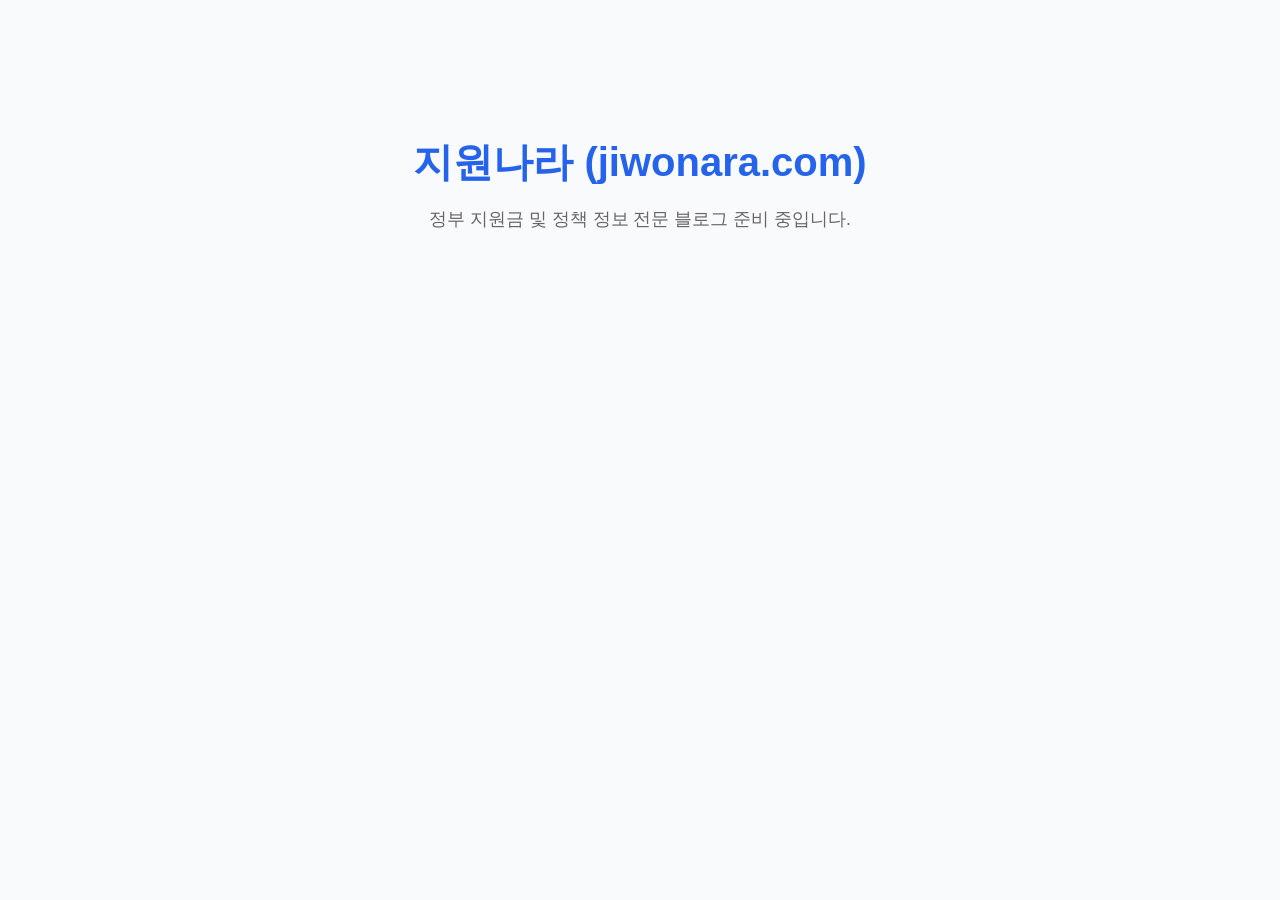
==== index.html @ e77b8e79 "Add initial index.html for 지원나라 website" ====
<!DOCTYPE html>
<html lang="ko">
<head>
    <meta charset="UTF-8">
    <meta name="viewport" content="width=device-width, initial-scale=1.0">
    <title>지원나라 - 정부 지원금 및 정책 정보</title>
    <style>
        body { font-family: -apple-system, BlinkMacSystemFont, "Segoe UI", Roboto, sans-serif; text-align: center; padding-top: 100px; background: #f9fafb; color: #111; }
        h1 { font-size: 2.5rem; margin-bottom: 10px; color: #2563eb; }
        p { color: #666; font-size: 1.1rem; }
    </style>
</head>
<body>
    <h1>지원나라 (jiwonara.com)</h1>
    <p>정부 지원금 및 정책 정보 전문 블로그 준비 중입니다.</p>
</body>
</html>
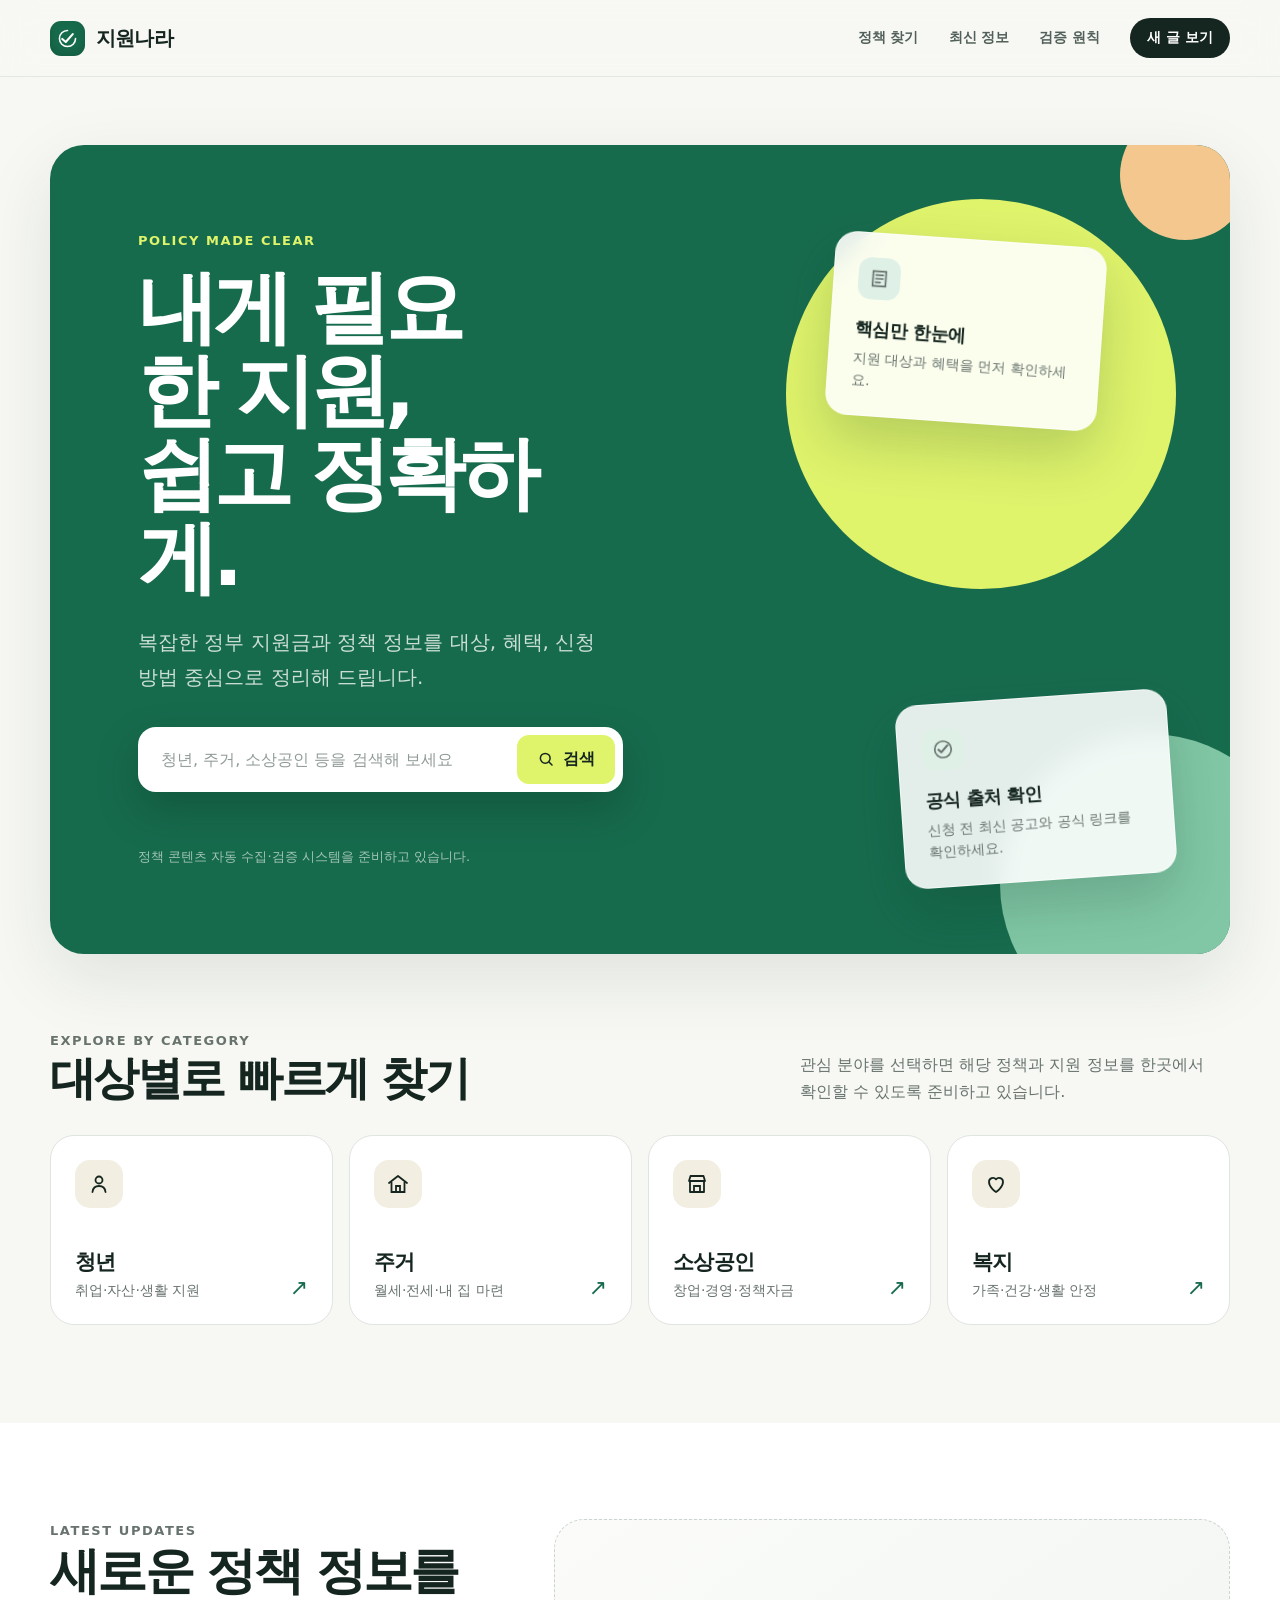
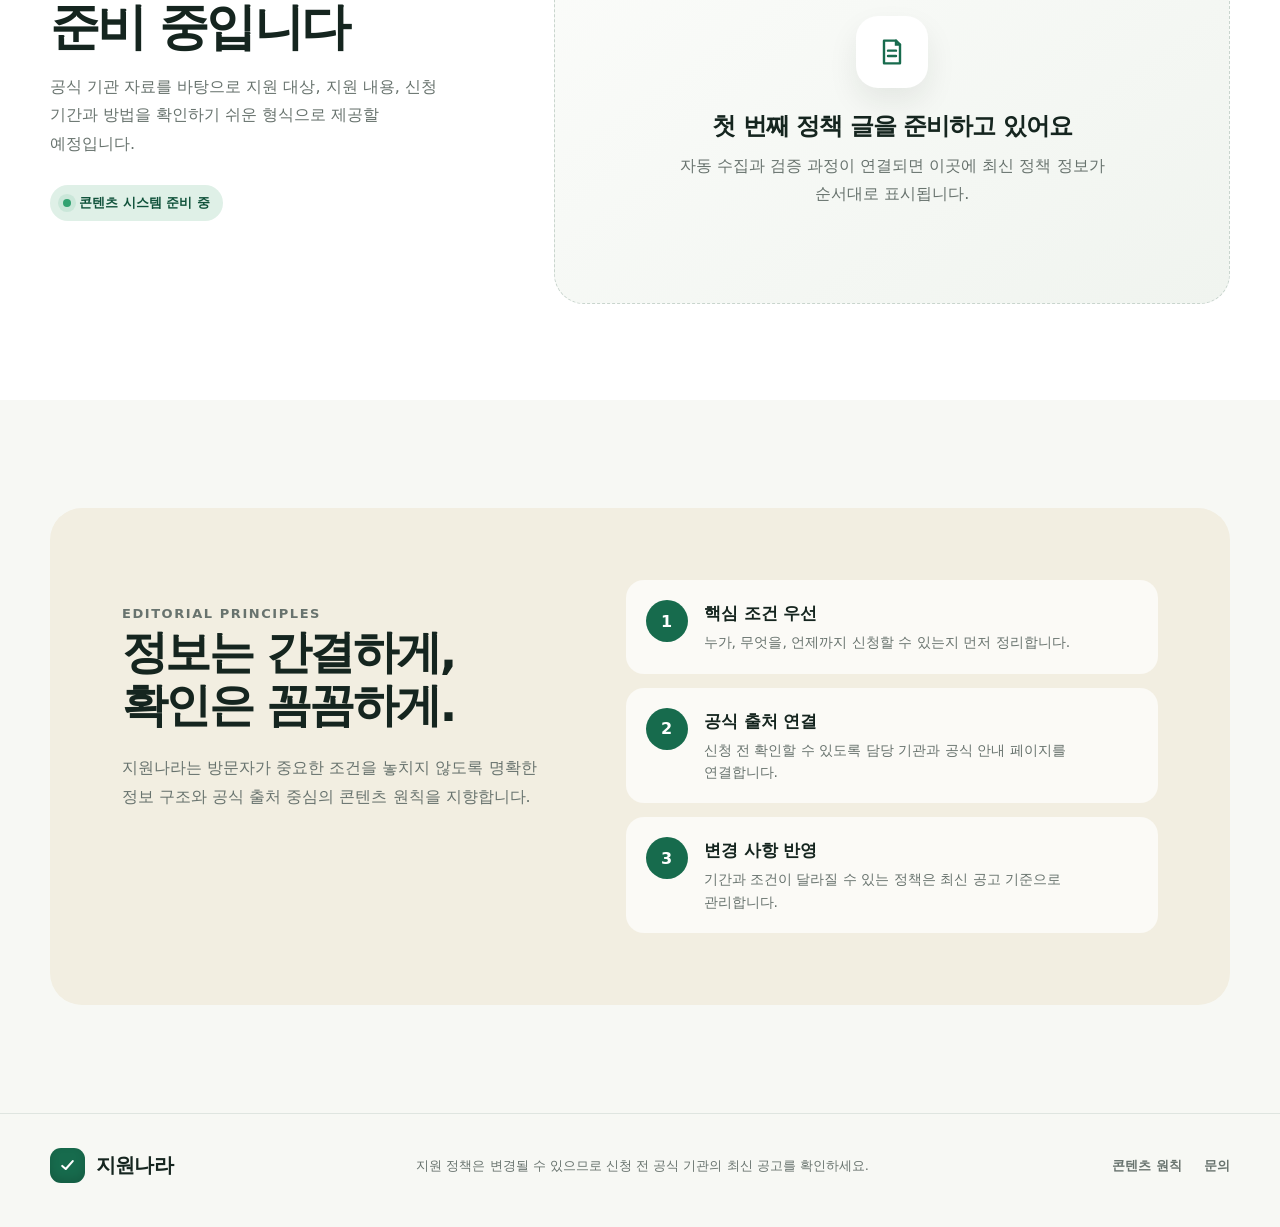
==== commit 1b92e1d2: "Refactor index.html for improved structure and styling Updated HTML structure, improved meta tags, a" ====
--- a/index.html
+++ b/index.html
@@ -1,17 +1,424 @@
-<!DOCTYPE html>
+<!doctype html>
 <html lang="ko">
 <head>
-    <meta charset="UTF-8">
-    <meta name="viewport" content="width=device-width, initial-scale=1.0">
-    <title>지원나라 - 정부 지원금 및 정책 정보</title>
-    <style>
-        body { font-family: -apple-system, BlinkMacSystemFont, "Segoe UI", Roboto, sans-serif; text-align: center; padding-top: 100px; background: #f9fafb; color: #111; }
-        h1 { font-size: 2.5rem; margin-bottom: 10px; color: #2563eb; }
-        p { color: #666; font-size: 1.1rem; }
-    </style>
+  <meta charset="utf-8">
+  <meta name="viewport" content="width=device-width, initial-scale=1">
+  <meta name="description" content="정부 지원금과 정책 정보를 이해하기 쉽게 정리하는 지원나라">
+  <meta name="theme-color" content="#f7f8f4">
+  <title>지원나라 | 내게 필요한 정책을 더 쉽게</title>
+  <style>
+    :root {
+      --ink: #15251f;
+      --muted: #68736e;
+      --paper: #f7f8f4;
+      --surface: #ffffff;
+      --line: #dfe5e0;
+      --green: #176b4d;
+      --green-dark: #0f513a;
+      --green-soft: #dff0e7;
+      --lime: #dff36b;
+      --sand: #f2eee1;
+      --shadow: 0 24px 70px rgba(21, 37, 31, 0.10);
+      --radius: 24px;
+      --max: 1180px;
+    }
+
+    * { box-sizing: border-box; }
+    html { scroll-behavior: smooth; }
+    body {
+      margin: 0;
+      color: var(--ink);
+      background: var(--paper);
+      font-family: Inter, "Apple SD Gothic Neo", "Noto Sans KR", system-ui, sans-serif;
+      -webkit-font-smoothing: antialiased;
+    }
+    a { color: inherit; text-decoration: none; }
+    button, input { font: inherit; }
+    button { cursor: pointer; }
+    .wrap { width: min(calc(100% - 40px), var(--max)); margin-inline: auto; }
+    .eyebrow {
+      margin: 0 0 18px;
+      color: var(--green);
+      font-size: 13px;
+      font-weight: 800;
+      letter-spacing: .12em;
+      text-transform: uppercase;
+    }
+
+    .site-header {
+      position: sticky;
+      top: 0;
+      z-index: 20;
+      border-bottom: 1px solid rgba(223, 229, 224, .85);
+      background: rgba(247, 248, 244, .88);
+      backdrop-filter: blur(16px);
+    }
+    .nav {
+      min-height: 76px;
+      display: flex;
+      align-items: center;
+      justify-content: space-between;
+      gap: 24px;
+    }
+    .brand { display: inline-flex; align-items: center; gap: 11px; font-size: 20px; font-weight: 850; letter-spacing: -.04em; }
+    .brand-mark {
+      width: 35px;
+      height: 35px;
+      display: grid;
+      place-items: center;
+      border-radius: 11px;
+      color: white;
+      background: var(--green);
+      box-shadow: inset 0 -4px 10px rgba(0,0,0,.14);
+    }
+    .brand-mark svg { width: 21px; height: 21px; }
+    .nav-links { display: flex; align-items: center; gap: 30px; color: #52605a; font-size: 14px; font-weight: 700; }
+    .nav-links a:hover, .nav-links a:focus-visible { color: var(--green); }
+    .nav-cta {
+      padding: 11px 17px;
+      border-radius: 999px;
+      color: white !important;
+      background: var(--ink);
+    }
+
+    .hero { padding: 68px 0 34px; }
+    .hero-panel {
+      position: relative;
+      min-height: 540px;
+      overflow: hidden;
+      display: grid;
+      grid-template-columns: 1.12fr .88fr;
+      border-radius: 34px;
+      background: var(--green);
+      box-shadow: var(--shadow);
+    }
+    .hero-copy { position: relative; z-index: 2; padding: clamp(48px, 7vw, 88px); color: white; }
+    .hero-copy .eyebrow { color: var(--lime); }
+    h1 {
+      max-width: 690px;
+      margin: 0;
+      font-size: clamp(44px, 6.3vw, 80px);
+      line-height: 1.04;
+      letter-spacing: -.065em;
+      font-weight: 820;
+      text-wrap: balance;
+    }
+    .hero-lead {
+      max-width: 570px;
+      margin: 26px 0 32px;
+      color: rgba(255,255,255,.78);
+      font-size: clamp(17px, 2vw, 20px);
+      line-height: 1.75;
+      word-break: keep-all;
+    }
+    .search {
+      max-width: 610px;
+      display: flex;
+      gap: 10px;
+      padding: 8px;
+      border-radius: 18px;
+      background: white;
+      box-shadow: 0 18px 40px rgba(0, 34, 23, .25);
+    }
+    .search label { position: absolute; width: 1px; height: 1px; overflow: hidden; clip: rect(0,0,0,0); }
+    .search input {
+      min-width: 0;
+      flex: 1;
+      padding: 0 8px 0 15px;
+      border: 0;
+      outline: 0;
+      color: var(--ink);
+      background: transparent;
+    }
+    .search input::placeholder { color: #909b96; }
+    .search button {
+      flex: 0 0 auto;
+      display: inline-flex;
+      align-items: center;
+      gap: 8px;
+      padding: 14px 20px;
+      border: 0;
+      border-radius: 12px;
+      color: var(--ink);
+      background: var(--lime);
+      font-weight: 800;
+    }
+    .search button svg { width: 18px; height: 18px; }
+    .hero-note { margin: 18px 0 0; color: rgba(255,255,255,.6); font-size: 13px; }
+    .hero-art { position: relative; min-height: 470px; }
+    .orb { position: absolute; border-radius: 50%; }
+    .orb-one { width: 390px; height: 390px; top: 54px; right: 54px; background: var(--lime); }
+    .orb-two { width: 300px; height: 300px; right: -70px; bottom: -80px; background: #8dd2ae; opacity: .9; }
+    .orb-three { width: 130px; height: 130px; top: -35px; right: -20px; background: #f3c78d; }
+    .info-card {
+      position: absolute;
+      z-index: 2;
+      width: 272px;
+      padding: 24px;
+      border: 1px solid rgba(255,255,255,.65);
+      border-radius: 22px;
+      background: rgba(255,255,255,.88);
+      box-shadow: 0 24px 55px rgba(11, 50, 36, .2);
+      backdrop-filter: blur(12px);
+    }
+    .info-card.top { top: 94px; right: 128px; transform: rotate(4deg); }
+    .info-card.bottom { right: 58px; bottom: 72px; transform: rotate(-4deg); }
+    .info-icon { width: 42px; height: 42px; display: grid; place-items: center; border-radius: 13px; color: var(--green); background: var(--green-soft); }
+    .info-icon svg { width: 22px; height: 22px; }
+    .info-card strong { display: block; margin: 18px 0 7px; font-size: 18px; letter-spacing: -.03em; }
+    .info-card span { color: var(--muted); font-size: 14px; line-height: 1.55; }
+
+    .quick { padding: 42px 0 98px; }
+    .section-head { display: flex; align-items: end; justify-content: space-between; gap: 24px; margin-bottom: 30px; }
+    .section-head h2, .trust-copy h2 { margin: 0; font-size: clamp(30px, 4vw, 46px); line-height: 1.16; letter-spacing: -.055em; }
+    .section-head p { max-width: 430px; margin: 0; color: var(--muted); line-height: 1.7; word-break: keep-all; }
+    .category-grid { display: grid; grid-template-columns: repeat(4, 1fr); gap: 16px; }
+    .category {
+      min-height: 190px;
+      display: flex;
+      flex-direction: column;
+      justify-content: space-between;
+      padding: 24px;
+      border: 1px solid var(--line);
+      border-radius: var(--radius);
+      background: var(--surface);
+      transition: transform .2s ease, border-color .2s ease, box-shadow .2s ease;
+    }
+    .category:hover, .category:focus-visible { transform: translateY(-5px); border-color: #a7c7b6; box-shadow: 0 18px 45px rgba(21,37,31,.08); outline: 0; }
+    .category-icon { width: 48px; height: 48px; display: grid; place-items: center; border-radius: 15px; background: var(--sand); }
+    .category-icon svg { width: 24px; height: 24px; }
+    .category-footer { display: flex; align-items: end; justify-content: space-between; gap: 12px; }
+    .category h3 { margin: 0 0 6px; font-size: 21px; letter-spacing: -.035em; }
+    .category p { margin: 0; color: var(--muted); font-size: 14px; }
+    .arrow { font-size: 22px; color: var(--green); }
+
+    .latest { padding: 96px 0; background: var(--surface); }
+    .latest-shell { display: grid; grid-template-columns: 1fr 1.5fr; gap: 54px; align-items: start; }
+    .latest-intro { position: sticky; top: 118px; }
+    .latest-intro h2 { margin: 0 0 18px; font-size: clamp(32px, 4.2vw, 50px); line-height: 1.12; letter-spacing: -.055em; }
+    .latest-intro p { max-width: 390px; margin: 0; color: var(--muted); line-height: 1.8; word-break: keep-all; }
+    .status-pill { display: inline-flex; align-items: center; gap: 8px; margin-top: 26px; padding: 9px 13px; border-radius: 999px; color: var(--green-dark); background: var(--green-soft); font-size: 13px; font-weight: 800; }
+    .status-dot { width: 8px; height: 8px; border-radius: 50%; background: #32a271; box-shadow: 0 0 0 5px rgba(50,162,113,.12); }
+    .empty-feed {
+      min-height: 385px;
+      display: grid;
+      place-items: center;
+      padding: 44px;
+      border: 1px dashed #c9d5ce;
+      border-radius: 30px;
+      background: linear-gradient(145deg, #fbfcfa, #f0f4ef);
+      text-align: center;
+    }
+    .empty-symbol { width: 72px; height: 72px; display: grid; place-items: center; margin: 0 auto 22px; border-radius: 22px; color: var(--green); background: white; box-shadow: 0 14px 30px rgba(21,37,31,.08); }
+    .empty-symbol svg { width: 32px; height: 32px; }
+    .empty-feed h3 { margin: 0 0 10px; font-size: 24px; letter-spacing: -.04em; }
+    .empty-feed p { max-width: 430px; margin: 0; color: var(--muted); line-height: 1.75; word-break: keep-all; }
+
+    .trust { padding: 108px 0; }
+    .trust-panel { display: grid; grid-template-columns: .9fr 1.1fr; gap: 68px; padding: clamp(40px, 6vw, 72px); border-radius: 32px; background: var(--sand); }
+    .trust-copy p { margin: 22px 0 0; color: var(--muted); line-height: 1.8; word-break: keep-all; }
+    .principles { display: grid; gap: 14px; }
+    .principle { display: grid; grid-template-columns: 42px 1fr; gap: 16px; padding: 20px; border-radius: 18px; background: rgba(255,255,255,.7); }
+    .principle-index { width: 42px; height: 42px; display: grid; place-items: center; border-radius: 50%; color: white; background: var(--green); font-weight: 800; }
+    .principle h3 { margin: 2px 0 6px; font-size: 17px; }
+    .principle p { margin: 0; color: var(--muted); font-size: 14px; line-height: 1.6; word-break: keep-all; }
+
+    .site-footer { padding: 34px 0 44px; border-top: 1px solid var(--line); }
+    .footer-inner { display: flex; align-items: center; justify-content: space-between; gap: 24px; }
+    .footer-copy { margin: 0; color: var(--muted); font-size: 13px; }
+    .footer-links { display: flex; gap: 22px; color: var(--muted); font-size: 13px; font-weight: 700; }
+    .search-message { min-height: 24px; margin: 14px 0 0; color: var(--lime); font-size: 14px; font-weight: 700; }
+
+    @media (max-width: 900px) {
+      .nav-links a:not(.nav-cta) { display: none; }
+      .hero-panel { grid-template-columns: 1fr; }
+      .hero-art { min-height: 350px; }
+      .info-card.top { top: 30px; left: 10%; right: auto; }
+      .info-card.bottom { right: 9%; bottom: 32px; }
+      .orb-one { width: 330px; height: 330px; top: 10px; right: 12%; }
+      .category-grid { grid-template-columns: repeat(2, 1fr); }
+      .latest-shell, .trust-panel { grid-template-columns: 1fr; }
+      .latest-intro { position: static; }
+    }
+
+    @media (max-width: 620px) {
+      .wrap { width: min(calc(100% - 24px), var(--max)); }
+      .nav { min-height: 68px; }
+      .nav-cta { padding: 10px 14px; }
+      .hero { padding-top: 24px; }
+      .hero-panel { min-height: 0; border-radius: 24px; }
+      .hero-copy { padding: 42px 24px; }
+      h1 { font-size: clamp(42px, 14vw, 60px); }
+      .search { display: grid; }
+      .search input { min-height: 50px; }
+      .search button { justify-content: center; }
+      .hero-art { display: none; }
+      .quick { padding: 70px 0; }
+      .section-head { align-items: start; flex-direction: column; }
+      .category-grid { grid-template-columns: 1fr 1fr; gap: 10px; }
+      .category { min-height: 168px; padding: 18px; }
+      .category h3 { font-size: 18px; }
+      .category p { display: none; }
+      .latest { padding: 72px 0; }
+      .latest-shell { gap: 32px; }
+      .empty-feed { min-height: 330px; padding: 30px 22px; }
+      .trust { padding: 72px 0; }
+      .trust-panel { gap: 38px; padding: 32px 22px; border-radius: 24px; }
+      .principle { grid-template-columns: 36px 1fr; padding: 16px; }
+      .principle-index { width: 36px; height: 36px; }
+      .footer-inner { align-items: flex-start; flex-direction: column; }
+    }
+
+    @media (prefers-reduced-motion: reduce) {
+      html { scroll-behavior: auto; }
+      *, *::before, *::after { transition-duration: .01ms !important; }
+    }
+  </style>
 </head>
 <body>
-    <h1>지원나라 (jiwonara.com)</h1>
-    <p>정부 지원금 및 정책 정보 전문 블로그 준비 중입니다.</p>
+  <header class="site-header">
+    <div class="wrap nav">
+      <a class="brand" href="#top" aria-label="지원나라 홈">
+        <span class="brand-mark" aria-hidden="true">
+          <svg viewBox="0 0 24 24" fill="none"><path d="M6 12.5 10 16l8-9" stroke="currentColor" stroke-width="2.4" stroke-linecap="round" stroke-linejoin="round"/><path d="M12 2.8a9.2 9.2 0 1 0 9.2 9.2" stroke="currentColor" stroke-width="1.8" stroke-linecap="round"/></svg>
+        </span>
+        지원나라
+      </a>
+      <nav class="nav-links" aria-label="주요 메뉴">
+        <a href="#categories">정책 찾기</a>
+        <a href="#latest">최신 정보</a>
+        <a href="#principles">검증 원칙</a>
+        <a class="nav-cta" href="#latest">새 글 보기</a>
+      </nav>
+    </div>
+  </header>
+
+  <main id="top">
+    <section class="hero">
+      <div class="wrap hero-panel">
+        <div class="hero-copy">
+          <p class="eyebrow">Policy made clear</p>
+          <h1>내게 필요한 지원,<br>쉽고 정확하게.</h1>
+          <p class="hero-lead">복잡한 정부 지원금과 정책 정보를 대상, 혜택, 신청 방법 중심으로 정리해 드립니다.</p>
+          <form class="search" id="policy-search">
+            <label for="search-input">정책 검색</label>
+            <input id="search-input" type="search" placeholder="청년, 주거, 소상공인 등을 검색해 보세요" autocomplete="off">
+            <button type="submit">
+              <svg viewBox="0 0 24 24" fill="none" aria-hidden="true"><circle cx="11" cy="11" r="6.5" stroke="currentColor" stroke-width="2"/><path d="m16 16 4 4" stroke="currentColor" stroke-width="2" stroke-linecap="round"/></svg>
+              검색
+            </button>
+          </form>
+          <p class="search-message" id="search-message" aria-live="polite"></p>
+          <p class="hero-note">정책 콘텐츠 자동 수집·검증 시스템을 준비하고 있습니다.</p>
+        </div>
+        <div class="hero-art" aria-hidden="true">
+          <span class="orb orb-one"></span><span class="orb orb-two"></span><span class="orb orb-three"></span>
+          <div class="info-card top">
+            <span class="info-icon"><svg viewBox="0 0 24 24" fill="none"><path d="M5 4h14v16H5z" stroke="currentColor" stroke-width="1.8"/><path d="M8 8h8M8 12h8M8 16h5" stroke="currentColor" stroke-width="1.8" stroke-linecap="round"/></svg></span>
+            <strong>핵심만 한눈에</strong><span>지원 대상과 혜택을 먼저 확인하세요.</span>
+          </div>
+          <div class="info-card bottom">
+            <span class="info-icon"><svg viewBox="0 0 24 24" fill="none"><path d="m7 12 3 3 7-7" stroke="currentColor" stroke-width="2.2" stroke-linecap="round" stroke-linejoin="round"/><circle cx="12" cy="12" r="9" stroke="currentColor" stroke-width="1.8"/></svg></span>
+            <strong>공식 출처 확인</strong><span>신청 전 최신 공고와 공식 링크를 확인하세요.</span>
+          </div>
+        </div>
+      </div>
+    </section>
+
+    <section class="quick" id="categories">
+      <div class="wrap">
+        <div class="section-head">
+          <div><p class="eyebrow">Explore by category</p><h2>대상별로 빠르게 찾기</h2></div>
+          <p>관심 분야를 선택하면 해당 정책과 지원 정보를 한곳에서 확인할 수 있도록 준비하고 있습니다.</p>
+        </div>
+        <div class="category-grid">
+          <a class="category" href="#latest" data-category="청년">
+            <span class="category-icon"><svg viewBox="0 0 24 24" fill="none"><circle cx="12" cy="8" r="3.5" stroke="currentColor" stroke-width="1.8"/><path d="M5.5 20c.4-4 2.7-6 6.5-6s6.1 2 6.5 6" stroke="currentColor" stroke-width="1.8" stroke-linecap="round"/></svg></span>
+            <span class="category-footer"><span><h3>청년</h3><p>취업·자산·생활 지원</p></span><span class="arrow">↗</span></span>
+          </a>
+          <a class="category" href="#latest" data-category="주거">
+            <span class="category-icon"><svg viewBox="0 0 24 24" fill="none"><path d="m3 11 9-7 9 7" stroke="currentColor" stroke-width="1.8" stroke-linecap="round" stroke-linejoin="round"/><path d="M5.5 10v10h13V10M10 20v-6h4v6" stroke="currentColor" stroke-width="1.8"/></svg></span>
+            <span class="category-footer"><span><h3>주거</h3><p>월세·전세·내 집 마련</p></span><span class="arrow">↗</span></span>
+          </a>
+          <a class="category" href="#latest" data-category="소상공인">
+            <span class="category-icon"><svg viewBox="0 0 24 24" fill="none"><path d="M4 9h16l-1.5-5h-13zM5 9v11h14V9" stroke="currentColor" stroke-width="1.8" stroke-linejoin="round"/><path d="M9 20v-6h6v6" stroke="currentColor" stroke-width="1.8"/></svg></span>
+            <span class="category-footer"><span><h3>소상공인</h3><p>창업·경영·정책자금</p></span><span class="arrow">↗</span></span>
+          </a>
+          <a class="category" href="#latest" data-category="복지">
+            <span class="category-icon"><svg viewBox="0 0 24 24" fill="none"><path d="M12 20s-7-4.4-7-10a4 4 0 0 1 7-2.7A4 4 0 0 1 19 10c0 5.6-7 10-7 10Z" stroke="currentColor" stroke-width="1.8" stroke-linejoin="round"/></svg></span>
+            <span class="category-footer"><span><h3>복지</h3><p>가족·건강·생활 안정</p></span><span class="arrow">↗</span></span>
+          </a>
+        </div>
+      </div>
+    </section>
+
+    <section class="latest" id="latest">
+      <div class="wrap latest-shell">
+        <div class="latest-intro">
+          <p class="eyebrow">Latest updates</p>
+          <h2>새로운 정책 정보를 준비 중입니다</h2>
+          <p>공식 기관 자료를 바탕으로 지원 대상, 지원 내용, 신청 기간과 방법을 확인하기 쉬운 형식으로 제공할 예정입니다.</p>
+          <span class="status-pill"><span class="status-dot"></span> 콘텐츠 시스템 준비 중</span>
+        </div>
+        <div class="empty-feed">
+          <div>
+            <span class="empty-symbol"><svg viewBox="0 0 24 24" fill="none"><path d="M6 3.5h9l3 3V20.5H6z" stroke="currentColor" stroke-width="1.8" stroke-linejoin="round"/><path d="M15 3.5v3h3M9 11h6M9 15h6" stroke="currentColor" stroke-width="1.8" stroke-linecap="round"/></svg></span>
+            <h3>첫 번째 정책 글을 준비하고 있어요</h3>
+            <p>자동 수집과 검증 과정이 연결되면 이곳에 최신 정책 정보가 순서대로 표시됩니다.</p>
+          </div>
+        </div>
+      </div>
+    </section>
+
+    <section class="trust" id="principles">
+      <div class="wrap trust-panel">
+        <div class="trust-copy">
+          <p class="eyebrow">Editorial principles</p>
+          <h2>정보는 간결하게,<br>확인은 꼼꼼하게.</h2>
+          <p>지원나라는 방문자가 중요한 조건을 놓치지 않도록 명확한 정보 구조와 공식 출처 중심의 콘텐츠 원칙을 지향합니다.</p>
+        </div>
+        <div class="principles">
+          <article class="principle"><span class="principle-index">1</span><div><h3>핵심 조건 우선</h3><p>누가, 무엇을, 언제까지 신청할 수 있는지 먼저 정리합니다.</p></div></article>
+          <article class="principle"><span class="principle-index">2</span><div><h3>공식 출처 연결</h3><p>신청 전 확인할 수 있도록 담당 기관과 공식 안내 페이지를 연결합니다.</p></div></article>
+          <article class="principle"><span class="principle-index">3</span><div><h3>변경 사항 반영</h3><p>기간과 조건이 달라질 수 있는 정책은 최신 공고 기준으로 관리합니다.</p></div></article>
+        </div>
+      </div>
+    </section>
+  </main>
+
+  <footer class="site-footer">
+    <div class="wrap footer-inner">
+      <a class="brand" href="#top"><span class="brand-mark" aria-hidden="true"><svg viewBox="0 0 24 24" fill="none"><path d="M6 12.5 10 16l8-9" stroke="currentColor" stroke-width="2.4" stroke-linecap="round" stroke-linejoin="round"/></svg></span>지원나라</a>
+      <p class="footer-copy">지원 정책은 변경될 수 있으므로 신청 전 공식 기관의 최신 공고를 확인하세요.</p>
+      <div class="footer-links"><a href="#principles">콘텐츠 원칙</a><a href="mailto:hello@jiwonara.com">문의</a></div>
+    </div>
+  </footer>
+
+  <script>
+    const searchForm = document.querySelector('#policy-search');
+    const searchInput = document.querySelector('#search-input');
+    const searchMessage = document.querySelector('#search-message');
+    const categoryLinks = document.querySelectorAll('[data-category]');
+
+    function showPreparingMessage(term) {
+      searchMessage.textContent = term
+        ? '“' + term + '” 관련 정책 콘텐츠를 준비하고 있습니다.'
+        : '검색어를 입력해 주세요.';
+      if (term) document.querySelector('#latest').scrollIntoView({ behavior: 'smooth' });
+    }
+
+    searchForm.addEventListener('submit', (event) => {
+      event.preventDefault();
+      showPreparingMessage(searchInput.value.trim());
+    });
+
+    categoryLinks.forEach((link) => {
+      link.addEventListener('click', () => {
+        const category = link.dataset.category;
+        searchInput.value = category;
+        searchMessage.textContent = category + ' 정책 콘텐츠를 준비하고 있습니다.';
+      });
+    });
+  </script>
 </body>
 </html>
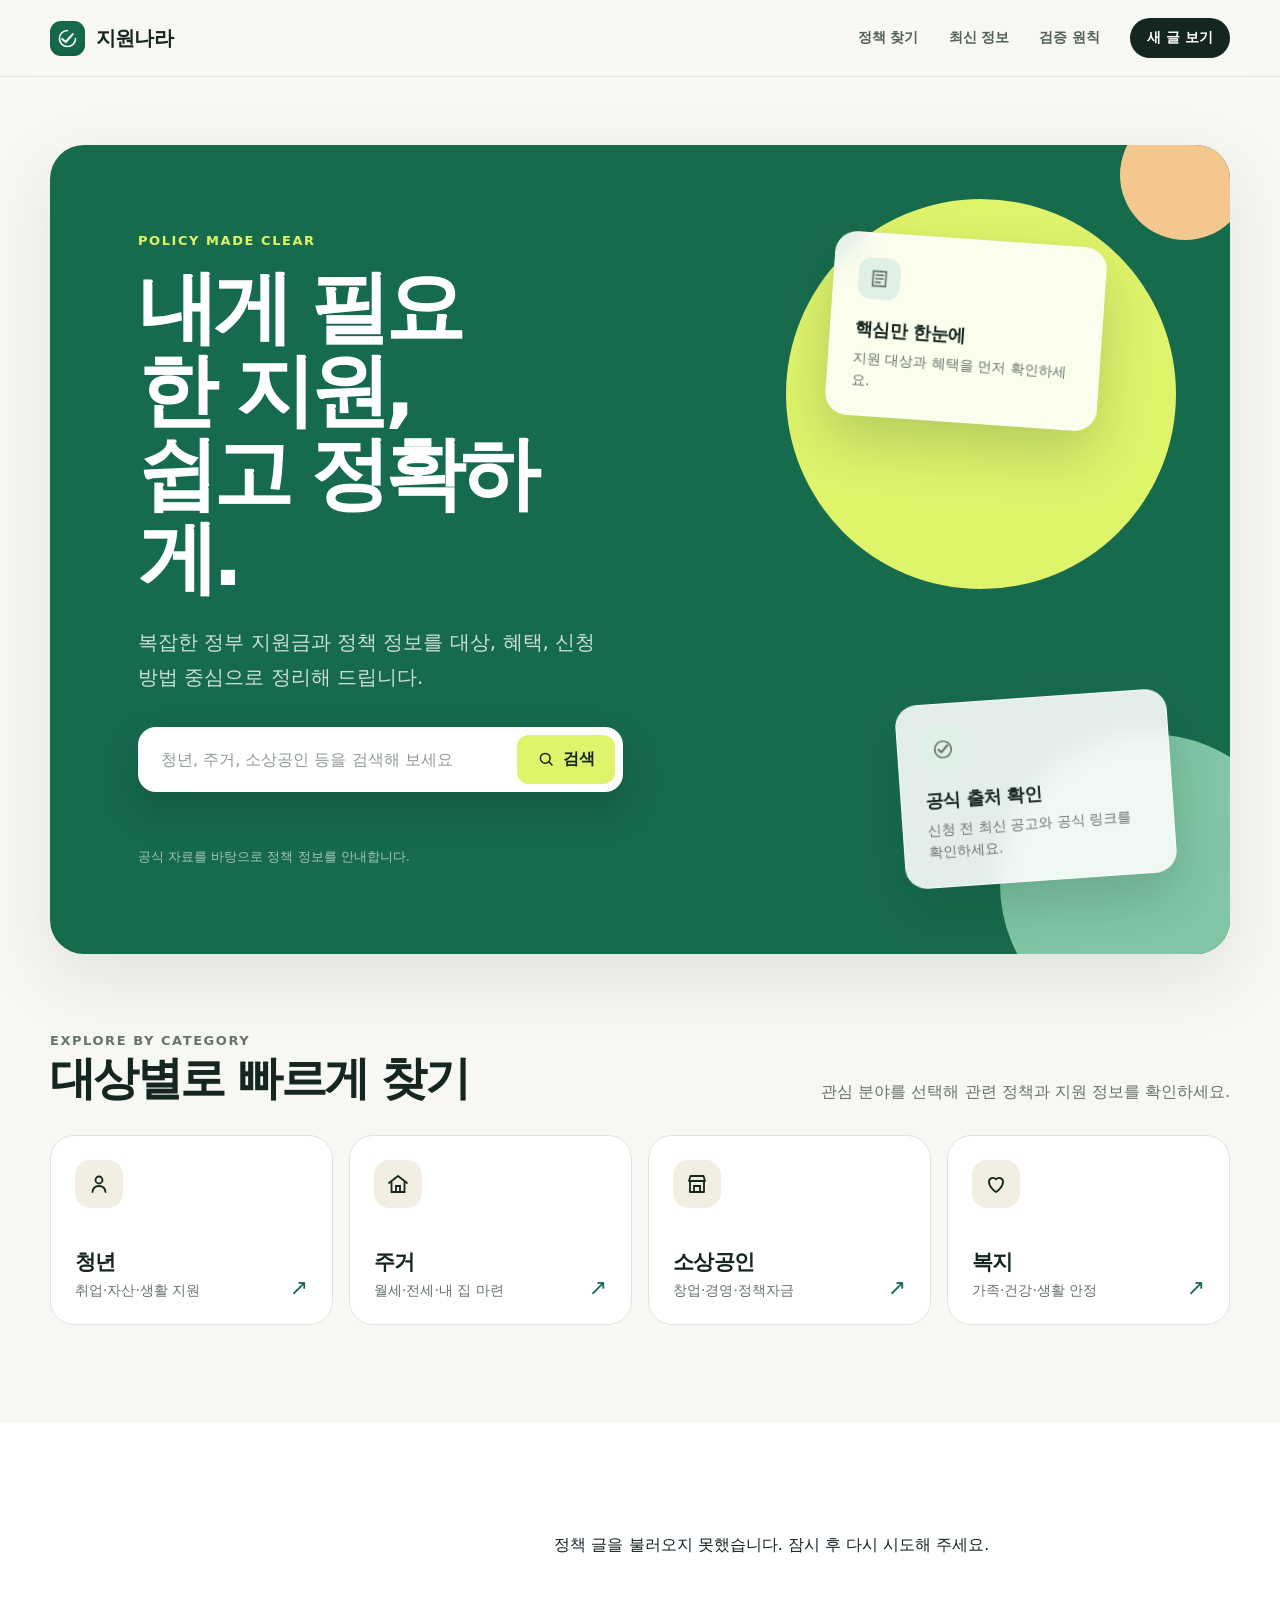
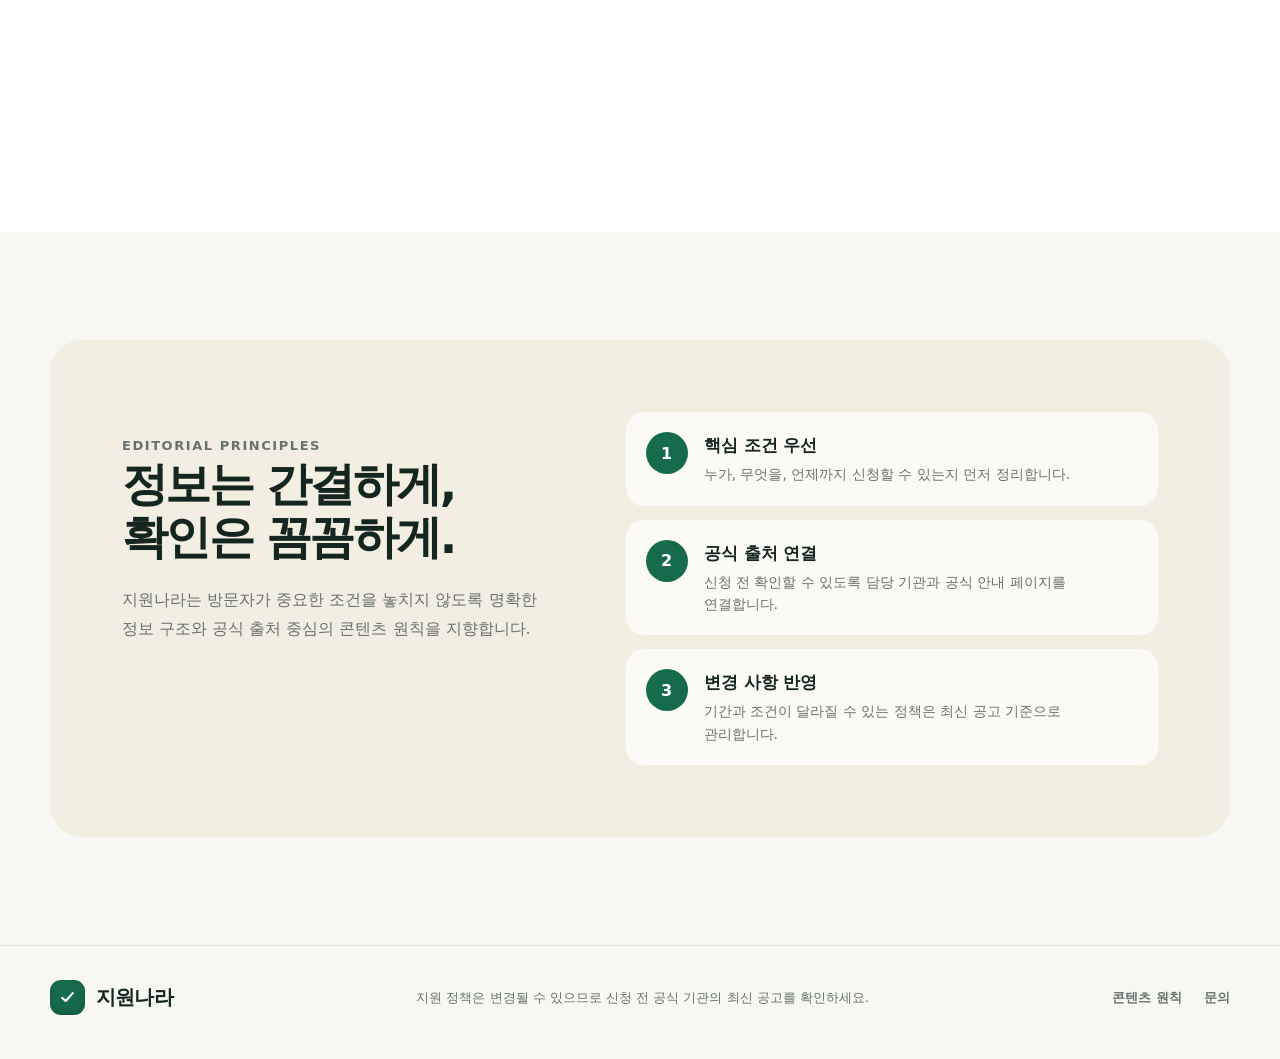
==== commit 632fefbf: "Add files via upload" ====
--- a/index.html
+++ b/index.html
@@ -213,6 +213,41 @@
     .empty-symbol svg { width: 32px; height: 32px; }
     .empty-feed h3 { margin: 0 0 10px; font-size: 24px; letter-spacing: -.04em; }
     .empty-feed p { max-width: 430px; margin: 0; color: var(--muted); line-height: 1.75; word-break: keep-all; }
+
+
+    /* GitHub posts listing and article view */
+    .policy-feed { display: grid; gap: 18px; }
+    .policy-card, .policy-article {
+      overflow: hidden;
+      border: 1px solid var(--line);
+      border-radius: 24px;
+      background: var(--surface);
+    }
+    .policy-card-image, .policy-article-image {
+      display: block;
+      width: 100%;
+      aspect-ratio: 16 / 9;
+      object-fit: cover;
+    }
+    .policy-card-body { padding: 24px; }
+    .policy-card h3 { margin: 10px 0 12px; font-size: 23px; line-height: 1.45; word-break: keep-all; }
+    .policy-card p { margin: 0 0 18px; color: var(--muted); line-height: 1.7; }
+    .policy-meta { color: var(--green); font-size: 13px; font-weight: 750; }
+    .policy-button {
+      border: 0;
+      border-radius: 12px;
+      padding: 12px 18px;
+      color: white;
+      background: var(--green);
+      font-weight: 750;
+    }
+    .policy-article { padding: clamp(22px, 4vw, 38px); line-height: 1.85; overflow-wrap: anywhere; }
+    .policy-article h2 { margin: 18px 0; font-size: clamp(24px, 3vw, 32px); line-height: 1.45; }
+    .policy-article h3 { margin: 24px 0 8px; font-size: 20px; }
+    .policy-article p { margin: 10px 0; }
+    .policy-article ul, .policy-article ol { padding-left: 24px; }
+    .policy-article a { color: var(--green); text-decoration: underline; }
+    .policy-article .policy-article-image { margin: 18px 0 28px; border-radius: 14px; }
 
     .trust { padding: 108px 0; }
     .trust-panel { display: grid; grid-template-columns: .9fr 1.1fr; gap: 68px; padding: clamp(40px, 6vw, 72px); border-radius: 32px; background: var(--sand); }
@@ -309,7 +344,7 @@
             </button>
           </form>
           <p class="search-message" id="search-message" aria-live="polite"></p>
-          <p class="hero-note">정책 콘텐츠 자동 수집·검증 시스템을 준비하고 있습니다.</p>
+          <p class="hero-note">공식 자료를 바탕으로 정책 정보를 안내합니다.</p>
         </div>
         <div class="hero-art" aria-hidden="true">
           <span class="orb orb-one"></span><span class="orb orb-two"></span><span class="orb orb-three"></span>
@@ -329,7 +364,7 @@
       <div class="wrap">
         <div class="section-head">
           <div><p class="eyebrow">Explore by category</p><h2>대상별로 빠르게 찾기</h2></div>
-          <p>관심 분야를 선택하면 해당 정책과 지원 정보를 한곳에서 확인할 수 있도록 준비하고 있습니다.</p>
+          <p>관심 분야를 선택해 관련 정책과 지원 정보를 확인하세요.</p>
         </div>
         <div class="category-grid">
           <a class="category" href="#latest" data-category="청년">
@@ -356,16 +391,12 @@
       <div class="wrap latest-shell">
         <div class="latest-intro">
           <p class="eyebrow">Latest updates</p>
-          <h2>새로운 정책 정보를 준비 중입니다</h2>
-          <p>공식 기관 자료를 바탕으로 지원 대상, 지원 내용, 신청 기간과 방법을 확인하기 쉬운 형식으로 제공할 예정입니다.</p>
-          <span class="status-pill"><span class="status-dot"></span> 콘텐츠 시스템 준비 중</span>
-        </div>
-        <div class="empty-feed">
-          <div>
-            <span class="empty-symbol"><svg viewBox="0 0 24 24" fill="none"><path d="M6 3.5h9l3 3V20.5H6z" stroke="currentColor" stroke-width="1.8" stroke-linejoin="round"/><path d="M15 3.5v3h3M9 11h6M9 15h6" stroke="currentColor" stroke-width="1.8" stroke-linecap="round"/></svg></span>
-            <h3>첫 번째 정책 글을 준비하고 있어요</h3>
-            <p>자동 수집과 검증 과정이 연결되면 이곳에 최신 정책 정보가 순서대로 표시됩니다.</p>
-          </div>
+          <h2>최신 정책 정보</h2>
+          <p>정부 지원금과 정책 정보를 대상, 혜택, 신청 방법 중심으로 확인하세요.</p>
+          <span class="status-pill"><span class="status-dot"></span> 최신 정책 안내</span>
+        </div>
+        <div id="policy-feed" class="policy-feed" aria-live="polite">
+          <p>정책 글을 불러오는 중입니다.</p>
         </div>
       </div>
     </section>
@@ -399,26 +430,189 @@
     const searchInput = document.querySelector('#search-input');
     const searchMessage = document.querySelector('#search-message');
     const categoryLinks = document.querySelectorAll('[data-category]');
-
-    function showPreparingMessage(term) {
-      searchMessage.textContent = term
-        ? '“' + term + '” 관련 정책 콘텐츠를 준비하고 있습니다.'
-        : '검색어를 입력해 주세요.';
-      if (term) document.querySelector('#latest').scrollIntoView({ behavior: 'smooth' });
-    }
-
-    searchForm.addEventListener('submit', (event) => {
+    const policyFeed = document.querySelector('#policy-feed');
+    const repository = 'taegi3103/jiwon-nara';
+    let policies = [];
+
+    function frontmatter(markdown, key) {
+      const match = markdown.match(/^---\s*\r?\n([\s\S]*?)\r?\n---/);
+      if (!match) return '';
+      const line = match[1].split(/\r?\n/).find(value =>
+        value.trimStart().startsWith(key + ':')
+      );
+      return line
+        ? line.trimStart().slice(key.length + 1).trim().replace(/^["']|["']$/g, '')
+        : '';
+    }
+
+    function makeElement(tag, text) {
+      const element = document.createElement(tag);
+      if (text !== undefined) element.textContent = text;
+      return element;
+    }
+
+    function imageUrl(post) {
+      const configured = frontmatter(post.markdown, 'image');
+      if (configured && /^https:\/\//i.test(configured)) return configured;
+      return 'https://img.jiwonara.com/policies/' +
+        post.name.replace(/\.md$/i, '.png');
+    }
+
+    function appendTextWithLinks(parent, text) {
+      const linkPattern = /\[([^\]]+)\]\((https?:\/\/[^\s)]+)\)/g;
+      let previous = 0;
+      let match;
+      while ((match = linkPattern.exec(text))) {
+        parent.append(document.createTextNode(text.slice(previous, match.index)));
+        const anchor = makeElement('a', match[1]);
+        anchor.href = match[2];
+        anchor.target = '_blank';
+        anchor.rel = 'noopener noreferrer';
+        parent.append(anchor);
+        previous = linkPattern.lastIndex;
+      }
+      parent.append(document.createTextNode(text.slice(previous)));
+    }
+
+    function showArticle(post) {
+      policyFeed.replaceChildren();
+      const article = makeElement('article');
+      article.className = 'policy-article';
+      const back = makeElement('button', '← 목록으로');
+      back.className = 'policy-button';
+      back.type = 'button';
+      back.addEventListener('click', () => showList(searchInput.value.trim()));
+      article.append(back);
+      article.append(makeElement('h2', frontmatter(post.markdown, 'title') || post.name));
+
+      const image = makeElement('img');
+      image.className = 'policy-article-image';
+      image.src = imageUrl(post);
+      image.alt = '정책 안내 이미지';
+      image.addEventListener('error', () => image.remove());
+      article.append(image);
+
+      const body = post.markdown.replace(/^---\s*\r?\n[\s\S]*?\r?\n---\s*/, '');
+      let list = null;
+      for (const line of body.split(/\r?\n/)) {
+        if (!line.trim()) {
+          list = null;
+          continue;
+        }
+        const heading = line.match(/^(#{1,4})\s+(.+)$/);
+        const bullet = line.match(/^\s*[-*]\s+(.+)$/);
+        const numbered = line.match(/^\s*\d+\.\s+(.+)$/);
+        if (heading) {
+          list = null;
+          article.append(makeElement(heading[1].length <= 2 ? 'h2' : 'h3', heading[2]));
+        } else if (bullet || numbered) {
+          const tag = numbered ? 'ol' : 'ul';
+          if (!list || list.tagName.toLowerCase() !== tag) {
+            list = makeElement(tag);
+            article.append(list);
+          }
+          const item = makeElement('li');
+          appendTextWithLinks(item, (bullet || numbered)[1]);
+          list.append(item);
+        } else {
+          list = null;
+          const paragraph = makeElement('p');
+          appendTextWithLinks(paragraph, line);
+          article.append(paragraph);
+        }
+      }
+      policyFeed.append(article);
+      document.querySelector('#latest').scrollIntoView({ behavior: 'smooth' });
+    }
+
+    function showList(term = '') {
+      policyFeed.replaceChildren();
+      const matching = policies.filter(post =>
+        !term || post.markdown.toLowerCase().includes(term.toLowerCase())
+      );
+      if (!matching.length) {
+        policyFeed.append(makeElement('p',
+          term ? '검색 결과가 없습니다.' : '등록된 정책 글이 없습니다.'
+        ));
+        return;
+      }
+      for (const post of matching) {
+        const card = makeElement('article');
+        card.className = 'policy-card';
+        const image = makeElement('img');
+        image.className = 'policy-card-image';
+        image.src = imageUrl(post);
+        image.alt = '';
+        image.loading = 'lazy';
+        image.addEventListener('error', () => image.remove());
+        card.append(image);
+
+        const body = makeElement('div');
+        body.className = 'policy-card-body';
+        const category = frontmatter(post.markdown, 'category');
+        const date = frontmatter(post.markdown, 'date') ||
+          frontmatter(post.markdown, 'published_at');
+        const meta = [category, date].filter(Boolean).join(' · ');
+        if (meta) {
+          const small = makeElement('span', meta);
+          small.className = 'policy-meta';
+          body.append(small);
+        }
+        body.append(makeElement('h3', frontmatter(post.markdown, 'title') || post.name));
+        const description = frontmatter(post.markdown, 'description');
+        if (description) body.append(makeElement('p', description));
+        const button = makeElement('button', '글 읽기');
+        button.type = 'button';
+        button.className = 'policy-button';
+        button.addEventListener('click', () => showArticle(post));
+        body.append(button);
+        card.append(body);
+        policyFeed.append(card);
+      }
+    }
+
+    async function loadPolicies() {
+      try {
+        const response = await fetch(
+          'https://api.github.com/repos/' + repository + '/contents/posts?ref=main'
+        );
+        if (!response.ok) throw new Error('글 목록 조회 실패: ' + response.status);
+        const files = (await response.json()).filter(file =>
+          file.type === 'file' && file.name.endsWith('.md')
+        );
+        const results = await Promise.all(files.map(async file => {
+          const url = 'https://raw.githubusercontent.com/' + repository +
+            '/main/' + file.path.split('/').map(encodeURIComponent).join('/');
+          const result = await fetch(url);
+          if (!result.ok) return null;
+          return { name: file.name, markdown: await result.text() };
+        }));
+        policies = results.filter(Boolean).sort((a, b) => b.name.localeCompare(a.name));
+        showList();
+      } catch (error) {
+        console.error(error);
+        policyFeed.replaceChildren(makeElement(
+          'p', '정책 글을 불러오지 못했습니다. 잠시 후 다시 시도해 주세요.'
+        ));
+      }
+    }
+
+    searchForm.addEventListener('submit', event => {
       event.preventDefault();
-      showPreparingMessage(searchInput.value.trim());
+      const term = searchInput.value.trim();
+      showList(term);
+      searchMessage.textContent = term ? '“' + term + '” 검색 결과입니다.' : '';
+      document.querySelector('#latest').scrollIntoView({ behavior: 'smooth' });
     });
 
-    categoryLinks.forEach((link) => {
+    categoryLinks.forEach(link => {
       link.addEventListener('click', () => {
-        const category = link.dataset.category;
-        searchInput.value = category;
-        searchMessage.textContent = category + ' 정책 콘텐츠를 준비하고 있습니다.';
+        searchInput.value = link.dataset.category;
+        showList(link.dataset.category);
       });
     });
+
+    loadPolicies();
   </script>
 </body>
 </html>
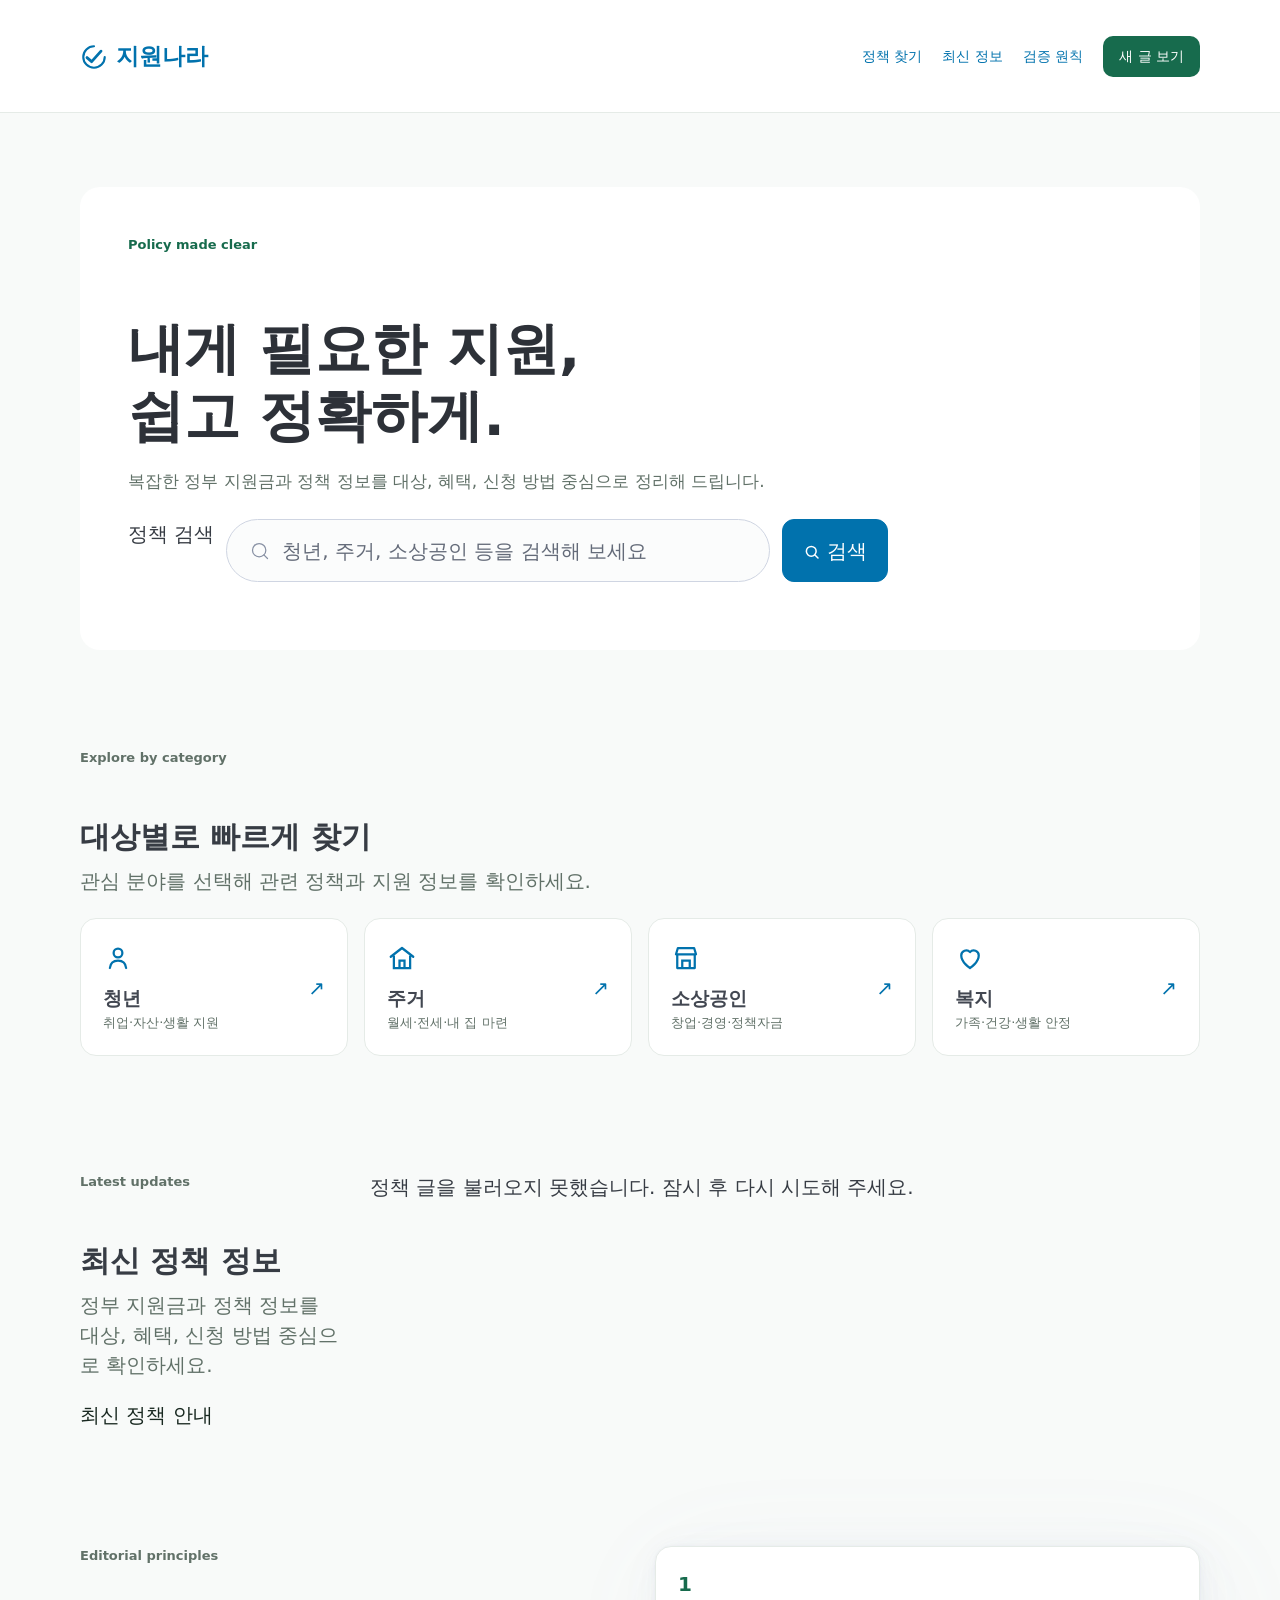
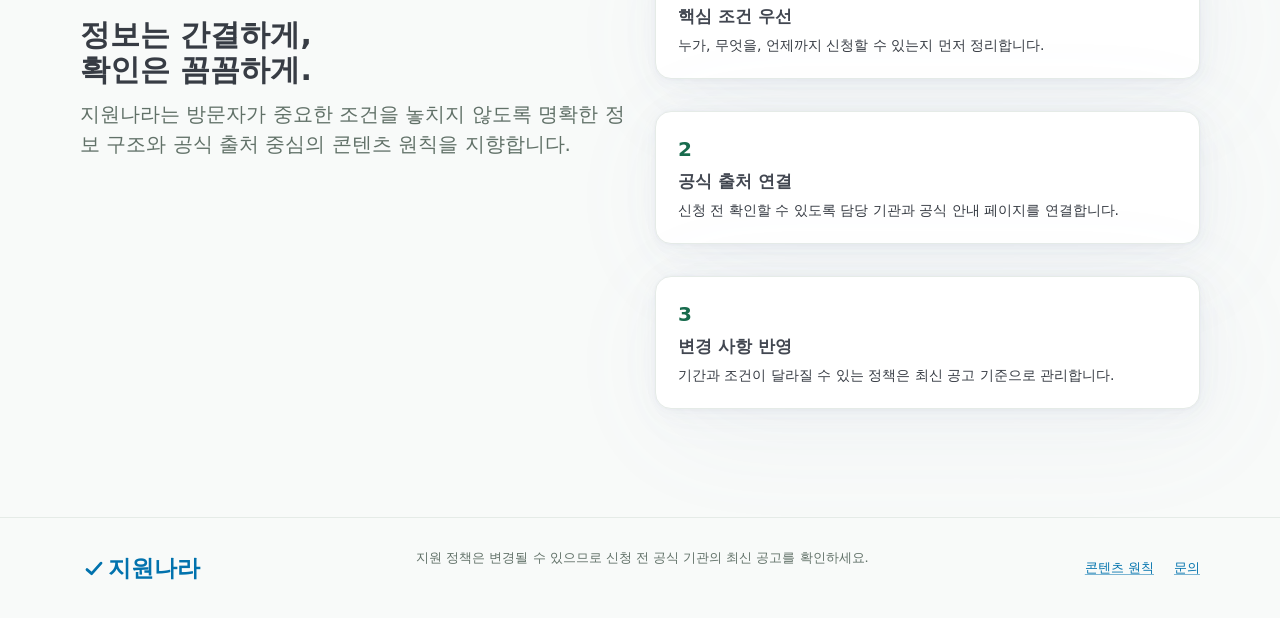
==== commit 6a2dbbe6: "지원나라 새 테마 및 첫 게시글 추가" ====
--- a/index.html
+++ b/index.html
@@ -6,309 +6,9 @@
   <meta name="description" content="정부 지원금과 정책 정보를 이해하기 쉽게 정리하는 지원나라">
   <meta name="theme-color" content="#f7f8f4">
   <title>지원나라 | 내게 필요한 정책을 더 쉽게</title>
-  <style>
-    :root {
-      --ink: #15251f;
-      --muted: #68736e;
-      --paper: #f7f8f4;
-      --surface: #ffffff;
-      --line: #dfe5e0;
-      --green: #176b4d;
-      --green-dark: #0f513a;
-      --green-soft: #dff0e7;
-      --lime: #dff36b;
-      --sand: #f2eee1;
-      --shadow: 0 24px 70px rgba(21, 37, 31, 0.10);
-      --radius: 24px;
-      --max: 1180px;
-    }
-
-    * { box-sizing: border-box; }
-    html { scroll-behavior: smooth; }
-    body {
-      margin: 0;
-      color: var(--ink);
-      background: var(--paper);
-      font-family: Inter, "Apple SD Gothic Neo", "Noto Sans KR", system-ui, sans-serif;
-      -webkit-font-smoothing: antialiased;
-    }
-    a { color: inherit; text-decoration: none; }
-    button, input { font: inherit; }
-    button { cursor: pointer; }
-    .wrap { width: min(calc(100% - 40px), var(--max)); margin-inline: auto; }
-    .eyebrow {
-      margin: 0 0 18px;
-      color: var(--green);
-      font-size: 13px;
-      font-weight: 800;
-      letter-spacing: .12em;
-      text-transform: uppercase;
-    }
-
-    .site-header {
-      position: sticky;
-      top: 0;
-      z-index: 20;
-      border-bottom: 1px solid rgba(223, 229, 224, .85);
-      background: rgba(247, 248, 244, .88);
-      backdrop-filter: blur(16px);
-    }
-    .nav {
-      min-height: 76px;
-      display: flex;
-      align-items: center;
-      justify-content: space-between;
-      gap: 24px;
-    }
-    .brand { display: inline-flex; align-items: center; gap: 11px; font-size: 20px; font-weight: 850; letter-spacing: -.04em; }
-    .brand-mark {
-      width: 35px;
-      height: 35px;
-      display: grid;
-      place-items: center;
-      border-radius: 11px;
-      color: white;
-      background: var(--green);
-      box-shadow: inset 0 -4px 10px rgba(0,0,0,.14);
-    }
-    .brand-mark svg { width: 21px; height: 21px; }
-    .nav-links { display: flex; align-items: center; gap: 30px; color: #52605a; font-size: 14px; font-weight: 700; }
-    .nav-links a:hover, .nav-links a:focus-visible { color: var(--green); }
-    .nav-cta {
-      padding: 11px 17px;
-      border-radius: 999px;
-      color: white !important;
-      background: var(--ink);
-    }
-
-    .hero { padding: 68px 0 34px; }
-    .hero-panel {
-      position: relative;
-      min-height: 540px;
-      overflow: hidden;
-      display: grid;
-      grid-template-columns: 1.12fr .88fr;
-      border-radius: 34px;
-      background: var(--green);
-      box-shadow: var(--shadow);
-    }
-    .hero-copy { position: relative; z-index: 2; padding: clamp(48px, 7vw, 88px); color: white; }
-    .hero-copy .eyebrow { color: var(--lime); }
-    h1 {
-      max-width: 690px;
-      margin: 0;
-      font-size: clamp(44px, 6.3vw, 80px);
-      line-height: 1.04;
-      letter-spacing: -.065em;
-      font-weight: 820;
-      text-wrap: balance;
-    }
-    .hero-lead {
-      max-width: 570px;
-      margin: 26px 0 32px;
-      color: rgba(255,255,255,.78);
-      font-size: clamp(17px, 2vw, 20px);
-      line-height: 1.75;
-      word-break: keep-all;
-    }
-    .search {
-      max-width: 610px;
-      display: flex;
-      gap: 10px;
-      padding: 8px;
-      border-radius: 18px;
-      background: white;
-      box-shadow: 0 18px 40px rgba(0, 34, 23, .25);
-    }
-    .search label { position: absolute; width: 1px; height: 1px; overflow: hidden; clip: rect(0,0,0,0); }
-    .search input {
-      min-width: 0;
-      flex: 1;
-      padding: 0 8px 0 15px;
-      border: 0;
-      outline: 0;
-      color: var(--ink);
-      background: transparent;
-    }
-    .search input::placeholder { color: #909b96; }
-    .search button {
-      flex: 0 0 auto;
-      display: inline-flex;
-      align-items: center;
-      gap: 8px;
-      padding: 14px 20px;
-      border: 0;
-      border-radius: 12px;
-      color: var(--ink);
-      background: var(--lime);
-      font-weight: 800;
-    }
-    .search button svg { width: 18px; height: 18px; }
-    .hero-note { margin: 18px 0 0; color: rgba(255,255,255,.6); font-size: 13px; }
-    .hero-art { position: relative; min-height: 470px; }
-    .orb { position: absolute; border-radius: 50%; }
-    .orb-one { width: 390px; height: 390px; top: 54px; right: 54px; background: var(--lime); }
-    .orb-two { width: 300px; height: 300px; right: -70px; bottom: -80px; background: #8dd2ae; opacity: .9; }
-    .orb-three { width: 130px; height: 130px; top: -35px; right: -20px; background: #f3c78d; }
-    .info-card {
-      position: absolute;
-      z-index: 2;
-      width: 272px;
-      padding: 24px;
-      border: 1px solid rgba(255,255,255,.65);
-      border-radius: 22px;
-      background: rgba(255,255,255,.88);
-      box-shadow: 0 24px 55px rgba(11, 50, 36, .2);
-      backdrop-filter: blur(12px);
-    }
-    .info-card.top { top: 94px; right: 128px; transform: rotate(4deg); }
-    .info-card.bottom { right: 58px; bottom: 72px; transform: rotate(-4deg); }
-    .info-icon { width: 42px; height: 42px; display: grid; place-items: center; border-radius: 13px; color: var(--green); background: var(--green-soft); }
-    .info-icon svg { width: 22px; height: 22px; }
-    .info-card strong { display: block; margin: 18px 0 7px; font-size: 18px; letter-spacing: -.03em; }
-    .info-card span { color: var(--muted); font-size: 14px; line-height: 1.55; }
-
-    .quick { padding: 42px 0 98px; }
-    .section-head { display: flex; align-items: end; justify-content: space-between; gap: 24px; margin-bottom: 30px; }
-    .section-head h2, .trust-copy h2 { margin: 0; font-size: clamp(30px, 4vw, 46px); line-height: 1.16; letter-spacing: -.055em; }
-    .section-head p { max-width: 430px; margin: 0; color: var(--muted); line-height: 1.7; word-break: keep-all; }
-    .category-grid { display: grid; grid-template-columns: repeat(4, 1fr); gap: 16px; }
-    .category {
-      min-height: 190px;
-      display: flex;
-      flex-direction: column;
-      justify-content: space-between;
-      padding: 24px;
-      border: 1px solid var(--line);
-      border-radius: var(--radius);
-      background: var(--surface);
-      transition: transform .2s ease, border-color .2s ease, box-shadow .2s ease;
-    }
-    .category:hover, .category:focus-visible { transform: translateY(-5px); border-color: #a7c7b6; box-shadow: 0 18px 45px rgba(21,37,31,.08); outline: 0; }
-    .category-icon { width: 48px; height: 48px; display: grid; place-items: center; border-radius: 15px; background: var(--sand); }
-    .category-icon svg { width: 24px; height: 24px; }
-    .category-footer { display: flex; align-items: end; justify-content: space-between; gap: 12px; }
-    .category h3 { margin: 0 0 6px; font-size: 21px; letter-spacing: -.035em; }
-    .category p { margin: 0; color: var(--muted); font-size: 14px; }
-    .arrow { font-size: 22px; color: var(--green); }
-
-    .latest { padding: 96px 0; background: var(--surface); }
-    .latest-shell { display: grid; grid-template-columns: 1fr 1.5fr; gap: 54px; align-items: start; }
-    .latest-intro { position: sticky; top: 118px; }
-    .latest-intro h2 { margin: 0 0 18px; font-size: clamp(32px, 4.2vw, 50px); line-height: 1.12; letter-spacing: -.055em; }
-    .latest-intro p { max-width: 390px; margin: 0; color: var(--muted); line-height: 1.8; word-break: keep-all; }
-    .status-pill { display: inline-flex; align-items: center; gap: 8px; margin-top: 26px; padding: 9px 13px; border-radius: 999px; color: var(--green-dark); background: var(--green-soft); font-size: 13px; font-weight: 800; }
-    .status-dot { width: 8px; height: 8px; border-radius: 50%; background: #32a271; box-shadow: 0 0 0 5px rgba(50,162,113,.12); }
-    .empty-feed {
-      min-height: 385px;
-      display: grid;
-      place-items: center;
-      padding: 44px;
-      border: 1px dashed #c9d5ce;
-      border-radius: 30px;
-      background: linear-gradient(145deg, #fbfcfa, #f0f4ef);
-      text-align: center;
-    }
-    .empty-symbol { width: 72px; height: 72px; display: grid; place-items: center; margin: 0 auto 22px; border-radius: 22px; color: var(--green); background: white; box-shadow: 0 14px 30px rgba(21,37,31,.08); }
-    .empty-symbol svg { width: 32px; height: 32px; }
-    .empty-feed h3 { margin: 0 0 10px; font-size: 24px; letter-spacing: -.04em; }
-    .empty-feed p { max-width: 430px; margin: 0; color: var(--muted); line-height: 1.75; word-break: keep-all; }
-
-
-    /* GitHub posts listing and article view */
-    .policy-feed { display: grid; gap: 18px; }
-    .policy-card, .policy-article {
-      overflow: hidden;
-      border: 1px solid var(--line);
-      border-radius: 24px;
-      background: var(--surface);
-    }
-    .policy-card-image, .policy-article-image {
-      display: block;
-      width: 100%;
-      aspect-ratio: 16 / 9;
-      object-fit: cover;
-    }
-    .policy-card-body { padding: 24px; }
-    .policy-card h3 { margin: 10px 0 12px; font-size: 23px; line-height: 1.45; word-break: keep-all; }
-    .policy-card p { margin: 0 0 18px; color: var(--muted); line-height: 1.7; }
-    .policy-meta { color: var(--green); font-size: 13px; font-weight: 750; }
-    .policy-button {
-      border: 0;
-      border-radius: 12px;
-      padding: 12px 18px;
-      color: white;
-      background: var(--green);
-      font-weight: 750;
-    }
-    .policy-article { padding: clamp(22px, 4vw, 38px); line-height: 1.85; overflow-wrap: anywhere; }
-    .policy-article h2 { margin: 18px 0; font-size: clamp(24px, 3vw, 32px); line-height: 1.45; }
-    .policy-article h3 { margin: 24px 0 8px; font-size: 20px; }
-    .policy-article p { margin: 10px 0; }
-    .policy-article ul, .policy-article ol { padding-left: 24px; }
-    .policy-article a { color: var(--green); text-decoration: underline; }
-    .policy-article .policy-article-image { margin: 18px 0 28px; border-radius: 14px; }
-
-    .trust { padding: 108px 0; }
-    .trust-panel { display: grid; grid-template-columns: .9fr 1.1fr; gap: 68px; padding: clamp(40px, 6vw, 72px); border-radius: 32px; background: var(--sand); }
-    .trust-copy p { margin: 22px 0 0; color: var(--muted); line-height: 1.8; word-break: keep-all; }
-    .principles { display: grid; gap: 14px; }
-    .principle { display: grid; grid-template-columns: 42px 1fr; gap: 16px; padding: 20px; border-radius: 18px; background: rgba(255,255,255,.7); }
-    .principle-index { width: 42px; height: 42px; display: grid; place-items: center; border-radius: 50%; color: white; background: var(--green); font-weight: 800; }
-    .principle h3 { margin: 2px 0 6px; font-size: 17px; }
-    .principle p { margin: 0; color: var(--muted); font-size: 14px; line-height: 1.6; word-break: keep-all; }
-
-    .site-footer { padding: 34px 0 44px; border-top: 1px solid var(--line); }
-    .footer-inner { display: flex; align-items: center; justify-content: space-between; gap: 24px; }
-    .footer-copy { margin: 0; color: var(--muted); font-size: 13px; }
-    .footer-links { display: flex; gap: 22px; color: var(--muted); font-size: 13px; font-weight: 700; }
-    .search-message { min-height: 24px; margin: 14px 0 0; color: var(--lime); font-size: 14px; font-weight: 700; }
-
-    @media (max-width: 900px) {
-      .nav-links a:not(.nav-cta) { display: none; }
-      .hero-panel { grid-template-columns: 1fr; }
-      .hero-art { min-height: 350px; }
-      .info-card.top { top: 30px; left: 10%; right: auto; }
-      .info-card.bottom { right: 9%; bottom: 32px; }
-      .orb-one { width: 330px; height: 330px; top: 10px; right: 12%; }
-      .category-grid { grid-template-columns: repeat(2, 1fr); }
-      .latest-shell, .trust-panel { grid-template-columns: 1fr; }
-      .latest-intro { position: static; }
-    }
-
-    @media (max-width: 620px) {
-      .wrap { width: min(calc(100% - 24px), var(--max)); }
-      .nav { min-height: 68px; }
-      .nav-cta { padding: 10px 14px; }
-      .hero { padding-top: 24px; }
-      .hero-panel { min-height: 0; border-radius: 24px; }
-      .hero-copy { padding: 42px 24px; }
-      h1 { font-size: clamp(42px, 14vw, 60px); }
-      .search { display: grid; }
-      .search input { min-height: 50px; }
-      .search button { justify-content: center; }
-      .hero-art { display: none; }
-      .quick { padding: 70px 0; }
-      .section-head { align-items: start; flex-direction: column; }
-      .category-grid { grid-template-columns: 1fr 1fr; gap: 10px; }
-      .category { min-height: 168px; padding: 18px; }
-      .category h3 { font-size: 18px; }
-      .category p { display: none; }
-      .latest { padding: 72px 0; }
-      .latest-shell { gap: 32px; }
-      .empty-feed { min-height: 330px; padding: 30px 22px; }
-      .trust { padding: 72px 0; }
-      .trust-panel { gap: 38px; padding: 32px 22px; border-radius: 24px; }
-      .principle { grid-template-columns: 36px 1fr; padding: 16px; }
-      .principle-index { width: 36px; height: 36px; }
-      .footer-inner { align-items: flex-start; flex-direction: column; }
-    }
-
-    @media (prefers-reduced-motion: reduce) {
-      html { scroll-behavior: auto; }
-      *, *::before, *::after { transition-duration: .01ms !important; }
-    }
-  </style>
+  <link rel="stylesheet" href="css/pico.min.css">
+  <link rel="stylesheet" href="css/jiwonara.css">
+
 </head>
 <body>
   <header class="site-header">
--- a/css/pico.min.css
+++ b/css/pico.min.css
@@ -0,0 +1,4 @@
+@charset "UTF-8";/*!
+ * Pico CSS ✨ v2.1.1 (https://picocss.com)
+ * Copyright 2019-2025 - Licensed under MIT
+ */:host,:root{--pico-font-family-emoji:"Apple Color Emoji","Segoe UI Emoji","Segoe UI Symbol","Noto Color Emoji";--pico-font-family-sans-serif:system-ui,"Segoe UI",Roboto,Oxygen,Ubuntu,Cantarell,Helvetica,Arial,"Helvetica Neue",sans-serif,var(--pico-font-family-emoji);--pico-font-family-monospace:ui-monospace,SFMono-Regular,"SF Mono",Menlo,Consolas,"Liberation Mono",monospace,var(--pico-font-family-emoji);--pico-font-family:var(--pico-font-family-sans-serif);--pico-line-height:1.5;--pico-font-weight:400;--pico-font-size:100%;--pico-text-underline-offset:0.1rem;--pico-border-radius:0.25rem;--pico-border-width:0.0625rem;--pico-outline-width:0.125rem;--pico-transition:0.2s ease-in-out;--pico-spacing:1rem;--pico-typography-spacing-vertical:1rem;--pico-block-spacing-vertical:var(--pico-spacing);--pico-block-spacing-horizontal:var(--pico-spacing);--pico-grid-column-gap:var(--pico-spacing);--pico-grid-row-gap:var(--pico-spacing);--pico-form-element-spacing-vertical:0.75rem;--pico-form-element-spacing-horizontal:1rem;--pico-group-box-shadow:0 0 0 rgba(0, 0, 0, 0);--pico-group-box-shadow-focus-with-button:0 0 0 var(--pico-outline-width) var(--pico-primary-focus);--pico-group-box-shadow-focus-with-input:0 0 0 0.0625rem var(--pico-form-element-border-color);--pico-modal-overlay-backdrop-filter:blur(0.375rem);--pico-nav-element-spacing-vertical:1rem;--pico-nav-element-spacing-horizontal:0.5rem;--pico-nav-link-spacing-vertical:0.5rem;--pico-nav-link-spacing-horizontal:0.5rem;--pico-nav-breadcrumb-divider:">";--pico-icon-checkbox:url("data:image/svg+xml,%3Csvg xmlns='http://www.w3.org/2000/svg' width='24' height='24' viewBox='0 0 24 24' fill='none' stroke='rgb(255, 255, 255)' stroke-width='4' stroke-linecap='round' stroke-linejoin='round'%3E%3Cpolyline points='20 6 9 17 4 12'%3E%3C/polyline%3E%3C/svg%3E");--pico-icon-minus:url("data:image/svg+xml,%3Csvg xmlns='http://www.w3.org/2000/svg' width='24' height='24' viewBox='0 0 24 24' fill='none' stroke='rgb(255, 255, 255)' stroke-width='4' stroke-linecap='round' stroke-linejoin='round'%3E%3Cline x1='5' y1='12' x2='19' y2='12'%3E%3C/line%3E%3C/svg%3E");--pico-icon-chevron:url("data:image/svg+xml,%3Csvg xmlns='http://www.w3.org/2000/svg' width='24' height='24' viewBox='0 0 24 24' fill='none' stroke='rgb(136, 145, 164)' stroke-width='2' stroke-linecap='round' stroke-linejoin='round'%3E%3Cpolyline points='6 9 12 15 18 9'%3E%3C/polyline%3E%3C/svg%3E");--pico-icon-date:url("data:image/svg+xml,%3Csvg xmlns='http://www.w3.org/2000/svg' width='24' height='24' viewBox='0 0 24 24' fill='none' stroke='rgb(136, 145, 164)' stroke-width='2' stroke-linecap='round' stroke-linejoin='round'%3E%3Crect x='3' y='4' width='18' height='18' rx='2' ry='2'%3E%3C/rect%3E%3Cline x1='16' y1='2' x2='16' y2='6'%3E%3C/line%3E%3Cline x1='8' y1='2' x2='8' y2='6'%3E%3C/line%3E%3Cline x1='3' y1='10' x2='21' y2='10'%3E%3C/line%3E%3C/svg%3E");--pico-icon-time:url("data:image/svg+xml,%3Csvg xmlns='http://www.w3.org/2000/svg' width='24' height='24' viewBox='0 0 24 24' fill='none' stroke='rgb(136, 145, 164)' stroke-width='2' stroke-linecap='round' stroke-linejoin='round'%3E%3Ccircle cx='12' cy='12' r='10'%3E%3C/circle%3E%3Cpolyline points='12 6 12 12 16 14'%3E%3C/polyline%3E%3C/svg%3E");--pico-icon-search:url("data:image/svg+xml,%3Csvg xmlns='http://www.w3.org/2000/svg' width='24' height='24' viewBox='0 0 24 24' fill='none' stroke='rgb(136, 145, 164)' stroke-width='1.5' stroke-linecap='round' stroke-linejoin='round'%3E%3Ccircle cx='11' cy='11' r='8'%3E%3C/circle%3E%3Cline x1='21' y1='21' x2='16.65' y2='16.65'%3E%3C/line%3E%3C/svg%3E");--pico-icon-close:url("data:image/svg+xml,%3Csvg xmlns='http://www.w3.org/2000/svg' width='24' height='24' viewBox='0 0 24 24' fill='none' stroke='rgb(136, 145, 164)' stroke-width='3' stroke-linecap='round' stroke-linejoin='round'%3E%3Cline x1='18' y1='6' x2='6' y2='18'%3E%3C/line%3E%3Cline x1='6' y1='6' x2='18' y2='18'%3E%3C/line%3E%3C/svg%3E");--pico-icon-loading:url("data:image/svg+xml,%3Csvg fill='none' height='24' width='24' viewBox='0 0 24 24' xmlns='http://www.w3.org/2000/svg' %3E%3Cstyle%3E g %7B animation: rotate 2s linear infinite; transform-origin: center center; %7D circle %7B stroke-dasharray: 75,100; stroke-dashoffset: -5; animation: dash 1.5s ease-in-out infinite; stroke-linecap: round; %7D @keyframes rotate %7B 0%25 %7B transform: rotate(0deg); %7D 100%25 %7B transform: rotate(360deg); %7D %7D @keyframes dash %7B 0%25 %7B stroke-dasharray: 1,100; stroke-dashoffset: 0; %7D 50%25 %7B stroke-dasharray: 44.5,100; stroke-dashoffset: -17.5; %7D 100%25 %7B stroke-dasharray: 44.5,100; stroke-dashoffset: -62; %7D %7D %3C/style%3E%3Cg%3E%3Ccircle cx='12' cy='12' r='10' fill='none' stroke='rgb(136, 145, 164)' stroke-width='4' /%3E%3C/g%3E%3C/svg%3E")}@media (min-width:576px){:host,:root{--pico-font-size:106.25%}}@media (min-width:768px){:host,:root{--pico-font-size:112.5%}}@media (min-width:1024px){:host,:root{--pico-font-size:118.75%}}@media (min-width:1280px){:host,:root{--pico-font-size:125%}}@media (min-width:1536px){:host,:root{--pico-font-size:131.25%}}a{--pico-text-decoration:underline}a.contrast,a.secondary{--pico-text-decoration:underline}small{--pico-font-size:0.875em}h1,h2,h3,h4,h5,h6{--pico-font-weight:700}h1{--pico-font-size:2rem;--pico-line-height:1.125;--pico-typography-spacing-top:3rem}h2{--pico-font-size:1.75rem;--pico-line-height:1.15;--pico-typography-spacing-top:2.625rem}h3{--pico-font-size:1.5rem;--pico-line-height:1.175;--pico-typography-spacing-top:2.25rem}h4{--pico-font-size:1.25rem;--pico-line-height:1.2;--pico-typography-spacing-top:1.874rem}h5{--pico-font-size:1.125rem;--pico-line-height:1.225;--pico-typography-spacing-top:1.6875rem}h6{--pico-font-size:1rem;--pico-line-height:1.25;--pico-typography-spacing-top:1.5rem}tfoot td,tfoot th,thead td,thead th{--pico-font-weight:600;--pico-border-width:0.1875rem}code,kbd,pre,samp{--pico-font-family:var(--pico-font-family-monospace)}kbd{--pico-font-weight:bolder}:where(select,textarea),input:not([type=submit],[type=button],[type=reset],[type=checkbox],[type=radio],[type=file]){--pico-outline-width:0.0625rem}[type=search]{--pico-border-radius:5rem}[type=checkbox],[type=radio]{--pico-border-width:0.125rem}[type=checkbox][role=switch]{--pico-border-width:0.1875rem}details.dropdown summary:not([role=button]){--pico-outline-width:0.0625rem}nav details.dropdown summary:focus-visible{--pico-outline-width:0.125rem}[role=search]{--pico-border-radius:5rem}[role=group]:has(button.secondary:focus,[type=submit].secondary:focus,[type=button].secondary:focus,[role=button].secondary:focus),[role=search]:has(button.secondary:focus,[type=submit].secondary:focus,[type=button].secondary:focus,[role=button].secondary:focus){--pico-group-box-shadow-focus-with-button:0 0 0 var(--pico-outline-width) var(--pico-secondary-focus)}[role=group]:has(button.contrast:focus,[type=submit].contrast:focus,[type=button].contrast:focus,[role=button].contrast:focus),[role=search]:has(button.contrast:focus,[type=submit].contrast:focus,[type=button].contrast:focus,[role=button].contrast:focus){--pico-group-box-shadow-focus-with-button:0 0 0 var(--pico-outline-width) var(--pico-contrast-focus)}[role=group] [role=button],[role=group] [type=button],[role=group] [type=submit],[role=group] button,[role=search] [role=button],[role=search] [type=button],[role=search] [type=submit],[role=search] button{--pico-form-element-spacing-horizontal:2rem}details summary[role=button]:not(.outline)::after{filter:brightness(0) invert(1)}[aria-busy=true]:not(input,select,textarea):is(button,[type=submit],[type=button],[type=reset],[role=button]):not(.outline)::before{filter:brightness(0) invert(1)}:host(:not([data-theme=dark])),:root:not([data-theme=dark]),[data-theme=light]{color-scheme:light;--pico-background-color:#fff;--pico-color:#373c44;--pico-text-selection-color:rgba(2, 154, 232, 0.25);--pico-muted-color:#646b79;--pico-muted-border-color:rgb(231, 234, 239.5);--pico-primary:#0172ad;--pico-primary-background:#0172ad;--pico-primary-border:var(--pico-primary-background);--pico-primary-underline:rgba(1, 114, 173, 0.5);--pico-primary-hover:#015887;--pico-primary-hover-background:#02659a;--pico-primary-hover-border:var(--pico-primary-hover-background);--pico-primary-hover-underline:var(--pico-primary-hover);--pico-primary-focus:rgba(2, 154, 232, 0.5);--pico-primary-inverse:#fff;--pico-secondary:#5d6b89;--pico-secondary-background:#525f7a;--pico-secondary-border:var(--pico-secondary-background);--pico-secondary-underline:rgba(93, 107, 137, 0.5);--pico-secondary-hover:#48536b;--pico-secondary-hover-background:#48536b;--pico-secondary-hover-border:var(--pico-secondary-hover-background);--pico-secondary-hover-underline:var(--pico-secondary-hover);--pico-secondary-focus:rgba(93, 107, 137, 0.25);--pico-secondary-inverse:#fff;--pico-contrast:#181c25;--pico-contrast-background:#181c25;--pico-contrast-border:var(--pico-contrast-background);--pico-contrast-underline:rgba(24, 28, 37, 0.5);--pico-contrast-hover:#000;--pico-contrast-hover-background:#000;--pico-contrast-hover-border:var(--pico-contrast-hover-background);--pico-contrast-hover-underline:var(--pico-secondary-hover);--pico-contrast-focus:rgba(93, 107, 137, 0.25);--pico-contrast-inverse:#fff;--pico-box-shadow:0.0145rem 0.029rem 0.174rem rgba(129, 145, 181, 0.01698),0.0335rem 0.067rem 0.402rem rgba(129, 145, 181, 0.024),0.0625rem 0.125rem 0.75rem rgba(129, 145, 181, 0.03),0.1125rem 0.225rem 1.35rem rgba(129, 145, 181, 0.036),0.2085rem 0.417rem 2.502rem rgba(129, 145, 181, 0.04302),0.5rem 1rem 6rem rgba(129, 145, 181, 0.06),0 0 0 0.0625rem rgba(129, 145, 181, 0.015);--pico-h1-color:#2d3138;--pico-h2-color:#373c44;--pico-h3-color:#424751;--pico-h4-color:#4d535e;--pico-h5-color:#5c6370;--pico-h6-color:#646b79;--pico-mark-background-color:rgb(252.5, 230.5, 191.5);--pico-mark-color:#0f1114;--pico-ins-color:rgb(28.5, 105.5, 84);--pico-del-color:rgb(136, 56.5, 53);--pico-blockquote-border-color:var(--pico-muted-border-color);--pico-blockquote-footer-color:var(--pico-muted-color);--pico-button-box-shadow:0 0 0 rgba(0, 0, 0, 0);--pico-button-hover-box-shadow:0 0 0 rgba(0, 0, 0, 0);--pico-table-border-color:var(--pico-muted-border-color);--pico-table-row-stripped-background-color:rgba(111, 120, 135, 0.0375);--pico-code-background-color:rgb(243, 244.5, 246.75);--pico-code-color:#646b79;--pico-code-kbd-background-color:var(--pico-color);--pico-code-kbd-color:var(--pico-background-color);--pico-form-element-background-color:rgb(251, 251.5, 252.25);--pico-form-element-selected-background-color:#dfe3eb;--pico-form-element-border-color:#cfd5e2;--pico-form-element-color:#23262c;--pico-form-element-placeholder-color:var(--pico-muted-color);--pico-form-element-active-background-color:#fff;--pico-form-element-active-border-color:var(--pico-primary-border);--pico-form-element-focus-color:var(--pico-primary-border);--pico-form-element-disabled-opacity:0.5;--pico-form-element-invalid-border-color:rgb(183.5, 105.5, 106.5);--pico-form-element-invalid-active-border-color:rgb(200.25, 79.25, 72.25);--pico-form-element-invalid-focus-color:var(--pico-form-element-invalid-active-border-color);--pico-form-element-valid-border-color:rgb(76, 154.5, 137.5);--pico-form-element-valid-active-border-color:rgb(39, 152.75, 118.75);--pico-form-element-valid-focus-color:var(--pico-form-element-valid-active-border-color);--pico-switch-background-color:#bfc7d9;--pico-switch-checked-background-color:var(--pico-primary-background);--pico-switch-color:#fff;--pico-switch-thumb-box-shadow:0 0 0 rgba(0, 0, 0, 0);--pico-range-border-color:#dfe3eb;--pico-range-active-border-color:#bfc7d9;--pico-range-thumb-border-color:var(--pico-background-color);--pico-range-thumb-color:var(--pico-secondary-background);--pico-range-thumb-active-color:var(--pico-primary-background);--pico-accordion-border-color:var(--pico-muted-border-color);--pico-accordion-active-summary-color:var(--pico-primary-hover);--pico-accordion-close-summary-color:var(--pico-color);--pico-accordion-open-summary-color:var(--pico-muted-color);--pico-card-background-color:var(--pico-background-color);--pico-card-border-color:var(--pico-muted-border-color);--pico-card-box-shadow:var(--pico-box-shadow);--pico-card-sectioning-background-color:rgb(251, 251.5, 252.25);--pico-dropdown-background-color:#fff;--pico-dropdown-border-color:#eff1f4;--pico-dropdown-box-shadow:var(--pico-box-shadow);--pico-dropdown-color:var(--pico-color);--pico-dropdown-hover-background-color:#eff1f4;--pico-loading-spinner-opacity:0.5;--pico-modal-overlay-background-color:rgba(232, 234, 237, 0.75);--pico-progress-background-color:#dfe3eb;--pico-progress-color:var(--pico-primary-background);--pico-tooltip-background-color:var(--pico-contrast-background);--pico-tooltip-color:var(--pico-contrast-inverse);--pico-icon-valid:url("data:image/svg+xml,%3Csvg xmlns='http://www.w3.org/2000/svg' width='24' height='24' viewBox='0 0 24 24' fill='none' stroke='rgb(76, 154.5, 137.5)' stroke-width='2' stroke-linecap='round' stroke-linejoin='round'%3E%3Cpolyline points='20 6 9 17 4 12'%3E%3C/polyline%3E%3C/svg%3E");--pico-icon-invalid:url("data:image/svg+xml,%3Csvg xmlns='http://www.w3.org/2000/svg' width='24' height='24' viewBox='0 0 24 24' fill='none' stroke='rgb(200.25, 79.25, 72.25)' stroke-width='2' stroke-linecap='round' stroke-linejoin='round'%3E%3Ccircle cx='12' cy='12' r='10'%3E%3C/circle%3E%3Cline x1='12' y1='8' x2='12' y2='12'%3E%3C/line%3E%3Cline x1='12' y1='16' x2='12.01' y2='16'%3E%3C/line%3E%3C/svg%3E")}:host(:not([data-theme=dark])) input:is([type=submit],[type=button],[type=reset],[type=checkbox],[type=radio],[type=file]),:root:not([data-theme=dark]) input:is([type=submit],[type=button],[type=reset],[type=checkbox],[type=radio],[type=file]),[data-theme=light] input:is([type=submit],[type=button],[type=reset],[type=checkbox],[type=radio],[type=file]){--pico-form-element-focus-color:var(--pico-primary-focus)}@media only screen and (prefers-color-scheme:dark){:host(:not([data-theme])),:root:not([data-theme]){color-scheme:dark;--pico-background-color:rgb(19, 22.5, 30.5);--pico-color:#c2c7d0;--pico-text-selection-color:rgba(1, 170, 255, 0.1875);--pico-muted-color:#7b8495;--pico-muted-border-color:#202632;--pico-primary:#01aaff;--pico-primary-background:#0172ad;--pico-primary-border:var(--pico-primary-background);--pico-primary-underline:rgba(1, 170, 255, 0.5);--pico-primary-hover:#79c0ff;--pico-primary-hover-background:#017fc0;--pico-primary-hover-border:var(--pico-primary-hover-background);--pico-primary-hover-underline:var(--pico-primary-hover);--pico-primary-focus:rgba(1, 170, 255, 0.375);--pico-primary-inverse:#fff;--pico-secondary:#969eaf;--pico-secondary-background:#525f7a;--pico-secondary-border:var(--pico-secondary-background);--pico-secondary-underline:rgba(150, 158, 175, 0.5);--pico-secondary-hover:#b3b9c5;--pico-secondary-hover-background:#5d6b89;--pico-secondary-hover-border:var(--pico-secondary-hover-background);--pico-secondary-hover-underline:var(--pico-secondary-hover);--pico-secondary-focus:rgba(144, 158, 190, 0.25);--pico-secondary-inverse:#fff;--pico-contrast:#dfe3eb;--pico-contrast-background:#eff1f4;--pico-contrast-border:var(--pico-contrast-background);--pico-contrast-underline:rgba(223, 227, 235, 0.5);--pico-contrast-hover:#fff;--pico-contrast-hover-background:#fff;--pico-contrast-hover-border:var(--pico-contrast-hover-background);--pico-contrast-hover-underline:var(--pico-contrast-hover);--pico-contrast-focus:rgba(207, 213, 226, 0.25);--pico-contrast-inverse:#000;--pico-box-shadow:0.0145rem 0.029rem 0.174rem rgba(7, 8.5, 12, 0.01698),0.0335rem 0.067rem 0.402rem rgba(7, 8.5, 12, 0.024),0.0625rem 0.125rem 0.75rem rgba(7, 8.5, 12, 0.03),0.1125rem 0.225rem 1.35rem rgba(7, 8.5, 12, 0.036),0.2085rem 0.417rem 2.502rem rgba(7, 8.5, 12, 0.04302),0.5rem 1rem 6rem rgba(7, 8.5, 12, 0.06),0 0 0 0.0625rem rgba(7, 8.5, 12, 0.015);--pico-h1-color:#f0f1f3;--pico-h2-color:#e0e3e7;--pico-h3-color:#c2c7d0;--pico-h4-color:#b3b9c5;--pico-h5-color:#a4acba;--pico-h6-color:#8891a4;--pico-mark-background-color:#014063;--pico-mark-color:#fff;--pico-ins-color:#62af9a;--pico-del-color:rgb(205.5, 126, 123);--pico-blockquote-border-color:var(--pico-muted-border-color);--pico-blockquote-footer-color:var(--pico-muted-color);--pico-button-box-shadow:0 0 0 rgba(0, 0, 0, 0);--pico-button-hover-box-shadow:0 0 0 rgba(0, 0, 0, 0);--pico-table-border-color:var(--pico-muted-border-color);--pico-table-row-stripped-background-color:rgba(111, 120, 135, 0.0375);--pico-code-background-color:rgb(26, 30.5, 40.25);--pico-code-color:#8891a4;--pico-code-kbd-background-color:var(--pico-color);--pico-code-kbd-color:var(--pico-background-color);--pico-form-element-background-color:rgb(28, 33, 43.5);--pico-form-element-selected-background-color:#2a3140;--pico-form-element-border-color:#2a3140;--pico-form-element-color:#e0e3e7;--pico-form-element-placeholder-color:#8891a4;--pico-form-element-active-background-color:rgb(26, 30.5, 40.25);--pico-form-element-active-border-color:var(--pico-primary-border);--pico-form-element-focus-color:var(--pico-primary-border);--pico-form-element-disabled-opacity:0.5;--pico-form-element-invalid-border-color:rgb(149.5, 74, 80);--pico-form-element-invalid-active-border-color:rgb(183.25, 63.5, 59);--pico-form-element-invalid-focus-color:var(--pico-form-element-invalid-active-border-color);--pico-form-element-valid-border-color:#2a7b6f;--pico-form-element-valid-active-border-color:rgb(22, 137, 105.5);--pico-form-element-valid-focus-color:var(--pico-form-element-valid-active-border-color);--pico-switch-background-color:#333c4e;--pico-switch-checked-background-color:var(--pico-primary-background);--pico-switch-color:#fff;--pico-switch-thumb-box-shadow:0 0 0 rgba(0, 0, 0, 0);--pico-range-border-color:#202632;--pico-range-active-border-color:#2a3140;--pico-range-thumb-border-color:var(--pico-background-color);--pico-range-thumb-color:var(--pico-secondary-background);--pico-range-thumb-active-color:var(--pico-primary-background);--pico-accordion-border-color:var(--pico-muted-border-color);--pico-accordion-active-summary-color:var(--pico-primary-hover);--pico-accordion-close-summary-color:var(--pico-color);--pico-accordion-open-summary-color:var(--pico-muted-color);--pico-card-background-color:#181c25;--pico-card-border-color:var(--pico-card-background-color);--pico-card-box-shadow:var(--pico-box-shadow);--pico-card-sectioning-background-color:rgb(26, 30.5, 40.25);--pico-dropdown-background-color:#181c25;--pico-dropdown-border-color:#202632;--pico-dropdown-box-shadow:var(--pico-box-shadow);--pico-dropdown-color:var(--pico-color);--pico-dropdown-hover-background-color:#202632;--pico-loading-spinner-opacity:0.5;--pico-modal-overlay-background-color:rgba(7.5, 8.5, 10, 0.75);--pico-progress-background-color:#202632;--pico-progress-color:var(--pico-primary-background);--pico-tooltip-background-color:var(--pico-contrast-background);--pico-tooltip-color:var(--pico-contrast-inverse);--pico-icon-valid:url("data:image/svg+xml,%3Csvg xmlns='http://www.w3.org/2000/svg' width='24' height='24' viewBox='0 0 24 24' fill='none' stroke='rgb(42, 123, 111)' stroke-width='2' stroke-linecap='round' stroke-linejoin='round'%3E%3Cpolyline points='20 6 9 17 4 12'%3E%3C/polyline%3E%3C/svg%3E");--pico-icon-invalid:url("data:image/svg+xml,%3Csvg xmlns='http://www.w3.org/2000/svg' width='24' height='24' viewBox='0 0 24 24' fill='none' stroke='rgb(149.5, 74, 80)' stroke-width='2' stroke-linecap='round' stroke-linejoin='round'%3E%3Ccircle cx='12' cy='12' r='10'%3E%3C/circle%3E%3Cline x1='12' y1='8' x2='12' y2='12'%3E%3C/line%3E%3Cline x1='12' y1='16' x2='12.01' y2='16'%3E%3C/line%3E%3C/svg%3E")}:host(:not([data-theme])) input:is([type=submit],[type=button],[type=reset],[type=checkbox],[type=radio],[type=file]),:root:not([data-theme]) input:is([type=submit],[type=button],[type=reset],[type=checkbox],[type=radio],[type=file]){--pico-form-element-focus-color:var(--pico-primary-focus)}:host(:not([data-theme])) details summary[role=button].contrast:not(.outline)::after,:root:not([data-theme]) details summary[role=button].contrast:not(.outline)::after{filter:brightness(0)}:host(:not([data-theme])) [aria-busy=true]:not(input,select,textarea).contrast:is(button,[type=submit],[type=button],[type=reset],[role=button]):not(.outline)::before,:root:not([data-theme]) [aria-busy=true]:not(input,select,textarea).contrast:is(button,[type=submit],[type=button],[type=reset],[role=button]):not(.outline)::before{filter:brightness(0)}}[data-theme=dark]{color-scheme:dark;--pico-background-color:rgb(19, 22.5, 30.5);--pico-color:#c2c7d0;--pico-text-selection-color:rgba(1, 170, 255, 0.1875);--pico-muted-color:#7b8495;--pico-muted-border-color:#202632;--pico-primary:#01aaff;--pico-primary-background:#0172ad;--pico-primary-border:var(--pico-primary-background);--pico-primary-underline:rgba(1, 170, 255, 0.5);--pico-primary-hover:#79c0ff;--pico-primary-hover-background:#017fc0;--pico-primary-hover-border:var(--pico-primary-hover-background);--pico-primary-hover-underline:var(--pico-primary-hover);--pico-primary-focus:rgba(1, 170, 255, 0.375);--pico-primary-inverse:#fff;--pico-secondary:#969eaf;--pico-secondary-background:#525f7a;--pico-secondary-border:var(--pico-secondary-background);--pico-secondary-underline:rgba(150, 158, 175, 0.5);--pico-secondary-hover:#b3b9c5;--pico-secondary-hover-background:#5d6b89;--pico-secondary-hover-border:var(--pico-secondary-hover-background);--pico-secondary-hover-underline:var(--pico-secondary-hover);--pico-secondary-focus:rgba(144, 158, 190, 0.25);--pico-secondary-inverse:#fff;--pico-contrast:#dfe3eb;--pico-contrast-background:#eff1f4;--pico-contrast-border:var(--pico-contrast-background);--pico-contrast-underline:rgba(223, 227, 235, 0.5);--pico-contrast-hover:#fff;--pico-contrast-hover-background:#fff;--pico-contrast-hover-border:var(--pico-contrast-hover-background);--pico-contrast-hover-underline:var(--pico-contrast-hover);--pico-contrast-focus:rgba(207, 213, 226, 0.25);--pico-contrast-inverse:#000;--pico-box-shadow:0.0145rem 0.029rem 0.174rem rgba(7, 8.5, 12, 0.01698),0.0335rem 0.067rem 0.402rem rgba(7, 8.5, 12, 0.024),0.0625rem 0.125rem 0.75rem rgba(7, 8.5, 12, 0.03),0.1125rem 0.225rem 1.35rem rgba(7, 8.5, 12, 0.036),0.2085rem 0.417rem 2.502rem rgba(7, 8.5, 12, 0.04302),0.5rem 1rem 6rem rgba(7, 8.5, 12, 0.06),0 0 0 0.0625rem rgba(7, 8.5, 12, 0.015);--pico-h1-color:#f0f1f3;--pico-h2-color:#e0e3e7;--pico-h3-color:#c2c7d0;--pico-h4-color:#b3b9c5;--pico-h5-color:#a4acba;--pico-h6-color:#8891a4;--pico-mark-background-color:#014063;--pico-mark-color:#fff;--pico-ins-color:#62af9a;--pico-del-color:rgb(205.5, 126, 123);--pico-blockquote-border-color:var(--pico-muted-border-color);--pico-blockquote-footer-color:var(--pico-muted-color);--pico-button-box-shadow:0 0 0 rgba(0, 0, 0, 0);--pico-button-hover-box-shadow:0 0 0 rgba(0, 0, 0, 0);--pico-table-border-color:var(--pico-muted-border-color);--pico-table-row-stripped-background-color:rgba(111, 120, 135, 0.0375);--pico-code-background-color:rgb(26, 30.5, 40.25);--pico-code-color:#8891a4;--pico-code-kbd-background-color:var(--pico-color);--pico-code-kbd-color:var(--pico-background-color);--pico-form-element-background-color:rgb(28, 33, 43.5);--pico-form-element-selected-background-color:#2a3140;--pico-form-element-border-color:#2a3140;--pico-form-element-color:#e0e3e7;--pico-form-element-placeholder-color:#8891a4;--pico-form-element-active-background-color:rgb(26, 30.5, 40.25);--pico-form-element-active-border-color:var(--pico-primary-border);--pico-form-element-focus-color:var(--pico-primary-border);--pico-form-element-disabled-opacity:0.5;--pico-form-element-invalid-border-color:rgb(149.5, 74, 80);--pico-form-element-invalid-active-border-color:rgb(183.25, 63.5, 59);--pico-form-element-invalid-focus-color:var(--pico-form-element-invalid-active-border-color);--pico-form-element-valid-border-color:#2a7b6f;--pico-form-element-valid-active-border-color:rgb(22, 137, 105.5);--pico-form-element-valid-focus-color:var(--pico-form-element-valid-active-border-color);--pico-switch-background-color:#333c4e;--pico-switch-checked-background-color:var(--pico-primary-background);--pico-switch-color:#fff;--pico-switch-thumb-box-shadow:0 0 0 rgba(0, 0, 0, 0);--pico-range-border-color:#202632;--pico-range-active-border-color:#2a3140;--pico-range-thumb-border-color:var(--pico-background-color);--pico-range-thumb-color:var(--pico-secondary-background);--pico-range-thumb-active-color:var(--pico-primary-background);--pico-accordion-border-color:var(--pico-muted-border-color);--pico-accordion-active-summary-color:var(--pico-primary-hover);--pico-accordion-close-summary-color:var(--pico-color);--pico-accordion-open-summary-color:var(--pico-muted-color);--pico-card-background-color:#181c25;--pico-card-border-color:var(--pico-card-background-color);--pico-card-box-shadow:var(--pico-box-shadow);--pico-card-sectioning-background-color:rgb(26, 30.5, 40.25);--pico-dropdown-background-color:#181c25;--pico-dropdown-border-color:#202632;--pico-dropdown-box-shadow:var(--pico-box-shadow);--pico-dropdown-color:var(--pico-color);--pico-dropdown-hover-background-color:#202632;--pico-loading-spinner-opacity:0.5;--pico-modal-overlay-background-color:rgba(7.5, 8.5, 10, 0.75);--pico-progress-background-color:#202632;--pico-progress-color:var(--pico-primary-background);--pico-tooltip-background-color:var(--pico-contrast-background);--pico-tooltip-color:var(--pico-contrast-inverse);--pico-icon-valid:url("data:image/svg+xml,%3Csvg xmlns='http://www.w3.org/2000/svg' width='24' height='24' viewBox='0 0 24 24' fill='none' stroke='rgb(42, 123, 111)' stroke-width='2' stroke-linecap='round' stroke-linejoin='round'%3E%3Cpolyline points='20 6 9 17 4 12'%3E%3C/polyline%3E%3C/svg%3E");--pico-icon-invalid:url("data:image/svg+xml,%3Csvg xmlns='http://www.w3.org/2000/svg' width='24' height='24' viewBox='0 0 24 24' fill='none' stroke='rgb(149.5, 74, 80)' stroke-width='2' stroke-linecap='round' stroke-linejoin='round'%3E%3Ccircle cx='12' cy='12' r='10'%3E%3C/circle%3E%3Cline x1='12' y1='8' x2='12' y2='12'%3E%3C/line%3E%3Cline x1='12' y1='16' x2='12.01' y2='16'%3E%3C/line%3E%3C/svg%3E")}[data-theme=dark] input:is([type=submit],[type=button],[type=reset],[type=checkbox],[type=radio],[type=file]){--pico-form-element-focus-color:var(--pico-primary-focus)}[data-theme=dark] details summary[role=button].contrast:not(.outline)::after{filter:brightness(0)}[data-theme=dark] [aria-busy=true]:not(input,select,textarea).contrast:is(button,[type=submit],[type=button],[type=reset],[role=button]):not(.outline)::before{filter:brightness(0)}[type=checkbox],[type=radio],[type=range],progress{accent-color:var(--pico-primary)}*,::after,::before{box-sizing:border-box;background-repeat:no-repeat}::after,::before{text-decoration:inherit;vertical-align:inherit}:where(:host),:where(:root){-webkit-tap-highlight-color:transparent;-webkit-text-size-adjust:100%;-moz-text-size-adjust:100%;text-size-adjust:100%;background-color:var(--pico-background-color);color:var(--pico-color);font-weight:var(--pico-font-weight);font-size:var(--pico-font-size);line-height:var(--pico-line-height);font-family:var(--pico-font-family);text-underline-offset:var(--pico-text-underline-offset);text-rendering:optimizeLegibility;overflow-wrap:break-word;-moz-tab-size:4;-o-tab-size:4;tab-size:4}body{width:100%;margin:0}main{display:block}body>footer,body>header,body>main{padding-block:var(--pico-block-spacing-vertical)}section{margin-bottom:var(--pico-block-spacing-vertical)}.container,.container-fluid{width:100%;margin-right:auto;margin-left:auto;padding-right:var(--pico-spacing);padding-left:var(--pico-spacing)}@media (min-width:576px){.container{max-width:510px;padding-right:0;padding-left:0}}@media (min-width:768px){.container{max-width:700px}}@media (min-width:1024px){.container{max-width:950px}}@media (min-width:1280px){.container{max-width:1200px}}@media (min-width:1536px){.container{max-width:1450px}}.grid{grid-column-gap:var(--pico-grid-column-gap);grid-row-gap:var(--pico-grid-row-gap);display:grid;grid-template-columns:1fr}@media (min-width:768px){.grid{grid-template-columns:repeat(auto-fit,minmax(0%,1fr))}}.grid>*{min-width:0}.overflow-auto{overflow:auto}b,strong{font-weight:bolder}sub,sup{position:relative;font-size:.75em;line-height:0;vertical-align:baseline}sub{bottom:-.25em}sup{top:-.5em}address,blockquote,dl,ol,p,pre,table,ul{margin-top:0;margin-bottom:var(--pico-typography-spacing-vertical);color:var(--pico-color);font-style:normal;font-weight:var(--pico-font-weight)}h1,h2,h3,h4,h5,h6{margin-top:0;margin-bottom:var(--pico-typography-spacing-vertical);color:var(--pico-color);font-weight:var(--pico-font-weight);font-size:var(--pico-font-size);line-height:var(--pico-line-height);font-family:var(--pico-font-family)}h1{--pico-color:var(--pico-h1-color)}h2{--pico-color:var(--pico-h2-color)}h3{--pico-color:var(--pico-h3-color)}h4{--pico-color:var(--pico-h4-color)}h5{--pico-color:var(--pico-h5-color)}h6{--pico-color:var(--pico-h6-color)}:where(article,address,blockquote,dl,figure,form,ol,p,pre,table,ul)~:is(h1,h2,h3,h4,h5,h6){margin-top:var(--pico-typography-spacing-top)}p{margin-bottom:var(--pico-typography-spacing-vertical)}hgroup{margin-bottom:var(--pico-typography-spacing-vertical)}hgroup>*{margin-top:0;margin-bottom:0}hgroup>:not(:first-child):last-child{--pico-color:var(--pico-muted-color);--pico-font-weight:unset;font-size:1rem}:where(ol,ul) li{margin-bottom:calc(var(--pico-typography-spacing-vertical) * .25)}:where(dl,ol,ul) :where(dl,ol,ul){margin:0;margin-top:calc(var(--pico-typography-spacing-vertical) * .25)}ul li{list-style:square}mark{padding:.125rem .25rem;background-color:var(--pico-mark-background-color);color:var(--pico-mark-color);vertical-align:baseline}blockquote{display:block;margin:var(--pico-typography-spacing-vertical) 0;padding:var(--pico-spacing);border-right:none;border-left:.25rem solid var(--pico-blockquote-border-color);border-inline-start:0.25rem solid var(--pico-blockquote-border-color);border-inline-end:none}blockquote footer{margin-top:calc(var(--pico-typography-spacing-vertical) * .5);color:var(--pico-blockquote-footer-color)}abbr[title]{border-bottom:1px dotted;text-decoration:none;cursor:help}ins{color:var(--pico-ins-color);text-decoration:none}del{color:var(--pico-del-color)}::-moz-selection{background-color:var(--pico-text-selection-color)}::selection{background-color:var(--pico-text-selection-color)}:where(a:not([role=button])),[role=link]{--pico-color:var(--pico-primary);--pico-background-color:transparent;--pico-underline:var(--pico-primary-underline);outline:0;background-color:var(--pico-background-color);color:var(--pico-color);-webkit-text-decoration:var(--pico-text-decoration);text-decoration:var(--pico-text-decoration);text-decoration-color:var(--pico-underline);text-underline-offset:0.125em;transition:background-color var(--pico-transition),color var(--pico-transition),box-shadow var(--pico-transition),-webkit-text-decoration var(--pico-transition);transition:background-color var(--pico-transition),color var(--pico-transition),text-decoration var(--pico-transition),box-shadow var(--pico-transition);transition:background-color var(--pico-transition),color var(--pico-transition),text-decoration var(--pico-transition),box-shadow var(--pico-transition),-webkit-text-decoration var(--pico-transition)}:where(a:not([role=button])):is([aria-current]:not([aria-current=false]),:hover,:active,:focus),[role=link]:is([aria-current]:not([aria-current=false]),:hover,:active,:focus){--pico-color:var(--pico-primary-hover);--pico-underline:var(--pico-primary-hover-underline);--pico-text-decoration:underline}:where(a:not([role=button])):focus-visible,[role=link]:focus-visible{box-shadow:0 0 0 var(--pico-outline-width) var(--pico-primary-focus)}:where(a:not([role=button])).secondary,[role=link].secondary{--pico-color:var(--pico-secondary);--pico-underline:var(--pico-secondary-underline)}:where(a:not([role=button])).secondary:is([aria-current]:not([aria-current=false]),:hover,:active,:focus),[role=link].secondary:is([aria-current]:not([aria-current=false]),:hover,:active,:focus){--pico-color:var(--pico-secondary-hover);--pico-underline:var(--pico-secondary-hover-underline)}:where(a:not([role=button])).contrast,[role=link].contrast{--pico-color:var(--pico-contrast);--pico-underline:var(--pico-contrast-underline)}:where(a:not([role=button])).contrast:is([aria-current]:not([aria-current=false]),:hover,:active,:focus),[role=link].contrast:is([aria-current]:not([aria-current=false]),:hover,:active,:focus){--pico-color:var(--pico-contrast-hover);--pico-underline:var(--pico-contrast-hover-underline)}a[role=button]{display:inline-block}button{margin:0;overflow:visible;font-family:inherit;text-transform:none}[type=button],[type=reset],[type=submit],button{-webkit-appearance:button}[role=button],[type=button],[type=file]::file-selector-button,[type=reset],[type=submit],button{--pico-background-color:var(--pico-primary-background);--pico-border-color:var(--pico-primary-border);--pico-color:var(--pico-primary-inverse);--pico-box-shadow:var(--pico-button-box-shadow, 0 0 0 rgba(0, 0, 0, 0));padding:var(--pico-form-element-spacing-vertical) var(--pico-form-element-spacing-horizontal);border:var(--pico-border-width) solid var(--pico-border-color);border-radius:var(--pico-border-radius);outline:0;background-color:var(--pico-background-color);box-shadow:var(--pico-box-shadow);color:var(--pico-color);font-weight:var(--pico-font-weight);font-size:1rem;line-height:var(--pico-line-height);text-align:center;text-decoration:none;cursor:pointer;-webkit-user-select:none;-moz-user-select:none;user-select:none;transition:background-color var(--pico-transition),border-color var(--pico-transition),color var(--pico-transition),box-shadow var(--pico-transition)}[role=button]:is(:hover,:active,:focus),[role=button]:is([aria-current]:not([aria-current=false])),[type=button]:is(:hover,:active,:focus),[type=button]:is([aria-current]:not([aria-current=false])),[type=file]::file-selector-button:is(:hover,:active,:focus),[type=file]::file-selector-button:is([aria-current]:not([aria-current=false])),[type=reset]:is(:hover,:active,:focus),[type=reset]:is([aria-current]:not([aria-current=false])),[type=submit]:is(:hover,:active,:focus),[type=submit]:is([aria-current]:not([aria-current=false])),button:is(:hover,:active,:focus),button:is([aria-current]:not([aria-current=false])){--pico-background-color:var(--pico-primary-hover-background);--pico-border-color:var(--pico-primary-hover-border);--pico-box-shadow:var(--pico-button-hover-box-shadow, 0 0 0 rgba(0, 0, 0, 0));--pico-color:var(--pico-primary-inverse)}[role=button]:focus,[role=button]:is([aria-current]:not([aria-current=false])):focus,[type=button]:focus,[type=button]:is([aria-current]:not([aria-current=false])):focus,[type=file]::file-selector-button:focus,[type=file]::file-selector-button:is([aria-current]:not([aria-current=false])):focus,[type=reset]:focus,[type=reset]:is([aria-current]:not([aria-current=false])):focus,[type=submit]:focus,[type=submit]:is([aria-current]:not([aria-current=false])):focus,button:focus,button:is([aria-current]:not([aria-current=false])):focus{--pico-box-shadow:var(--pico-button-hover-box-shadow, 0 0 0 rgba(0, 0, 0, 0)),0 0 0 var(--pico-outline-width) var(--pico-primary-focus)}[type=button],[type=reset],[type=submit]{margin-bottom:var(--pico-spacing)}:is(button,[type=submit],[type=button],[role=button]).secondary,[type=file]::file-selector-button,[type=reset]{--pico-background-color:var(--pico-secondary-background);--pico-border-color:var(--pico-secondary-border);--pico-color:var(--pico-secondary-inverse);cursor:pointer}:is(button,[type=submit],[type=button],[role=button]).secondary:is([aria-current]:not([aria-current=false]),:hover,:active,:focus),[type=file]::file-selector-button:is([aria-current]:not([aria-current=false]),:hover,:active,:focus),[type=reset]:is([aria-current]:not([aria-current=false]),:hover,:active,:focus){--pico-background-color:var(--pico-secondary-hover-background);--pico-border-color:var(--pico-secondary-hover-border);--pico-color:var(--pico-secondary-inverse)}:is(button,[type=submit],[type=button],[role=button]).secondary:focus,:is(button,[type=submit],[type=button],[role=button]).secondary:is([aria-current]:not([aria-current=false])):focus,[type=file]::file-selector-button:focus,[type=file]::file-selector-button:is([aria-current]:not([aria-current=false])):focus,[type=reset]:focus,[type=reset]:is([aria-current]:not([aria-current=false])):focus{--pico-box-shadow:var(--pico-button-hover-box-shadow, 0 0 0 rgba(0, 0, 0, 0)),0 0 0 var(--pico-outline-width) var(--pico-secondary-focus)}:is(button,[type=submit],[type=button],[role=button]).contrast{--pico-background-color:var(--pico-contrast-background);--pico-border-color:var(--pico-contrast-border);--pico-color:var(--pico-contrast-inverse)}:is(button,[type=submit],[type=button],[role=button]).contrast:is([aria-current]:not([aria-current=false]),:hover,:active,:focus){--pico-background-color:var(--pico-contrast-hover-background);--pico-border-color:var(--pico-contrast-hover-border);--pico-color:var(--pico-contrast-inverse)}:is(button,[type=submit],[type=button],[role=button]).contrast:focus,:is(button,[type=submit],[type=button],[role=button]).contrast:is([aria-current]:not([aria-current=false])):focus{--pico-box-shadow:var(--pico-button-hover-box-shadow, 0 0 0 rgba(0, 0, 0, 0)),0 0 0 var(--pico-outline-width) var(--pico-contrast-focus)}:is(button,[type=submit],[type=button],[role=button]).outline,[type=reset].outline{--pico-background-color:transparent;--pico-color:var(--pico-primary);--pico-border-color:var(--pico-primary)}:is(button,[type=submit],[type=button],[role=button]).outline:is([aria-current]:not([aria-current=false]),:hover,:active,:focus),[type=reset].outline:is([aria-current]:not([aria-current=false]),:hover,:active,:focus){--pico-background-color:transparent;--pico-color:var(--pico-primary-hover);--pico-border-color:var(--pico-primary-hover)}:is(button,[type=submit],[type=button],[role=button]).outline.secondary,[type=reset].outline{--pico-color:var(--pico-secondary);--pico-border-color:var(--pico-secondary)}:is(button,[type=submit],[type=button],[role=button]).outline.secondary:is([aria-current]:not([aria-current=false]),:hover,:active,:focus),[type=reset].outline:is([aria-current]:not([aria-current=false]),:hover,:active,:focus){--pico-color:var(--pico-secondary-hover);--pico-border-color:var(--pico-secondary-hover)}:is(button,[type=submit],[type=button],[role=button]).outline.contrast{--pico-color:var(--pico-contrast);--pico-border-color:var(--pico-contrast)}:is(button,[type=submit],[type=button],[role=button]).outline.contrast:is([aria-current]:not([aria-current=false]),:hover,:active,:focus){--pico-color:var(--pico-contrast-hover);--pico-border-color:var(--pico-contrast-hover)}:where(button,[type=submit],[type=reset],[type=button],[role=button])[disabled],:where(fieldset[disabled]) :is(button,[type=submit],[type=button],[type=reset],[role=button]){opacity:.5;pointer-events:none}:where(table){width:100%;border-collapse:collapse;border-spacing:0;text-indent:0}td,th{padding:calc(var(--pico-spacing)/ 2) var(--pico-spacing);border-bottom:var(--pico-border-width) solid var(--pico-table-border-color);background-color:var(--pico-background-color);color:var(--pico-color);font-weight:var(--pico-font-weight);text-align:left;text-align:start}tfoot td,tfoot th{border-top:var(--pico-border-width) solid var(--pico-table-border-color);border-bottom:0}table.striped tbody tr:nth-child(odd) td,table.striped tbody tr:nth-child(odd) th{background-color:var(--pico-table-row-stripped-background-color)}:where(audio,canvas,iframe,img,svg,video){vertical-align:middle}audio,video{display:inline-block}audio:not([controls]){display:none;height:0}:where(iframe){border-style:none}img{max-width:100%;height:auto;border-style:none}:where(svg:not([fill])){fill:currentColor}svg:not(:host),svg:not(:root){overflow:hidden}code,kbd,pre,samp{font-size:.875em;font-family:var(--pico-font-family)}pre code,pre samp{font-size:inherit;font-family:inherit}pre{-ms-overflow-style:scrollbar;overflow:auto}code,kbd,pre,samp{border-radius:var(--pico-border-radius);background:var(--pico-code-background-color);color:var(--pico-code-color);font-weight:var(--pico-font-weight);line-height:initial}code,kbd,samp{display:inline-block;padding:.375rem}pre{display:block;margin-bottom:var(--pico-spacing);overflow-x:auto}pre>code,pre>samp{display:block;padding:var(--pico-spacing);background:0 0;line-height:var(--pico-line-height)}kbd{background-color:var(--pico-code-kbd-background-color);color:var(--pico-code-kbd-color);vertical-align:baseline}figure{display:block;margin:0;padding:0}figure figcaption{padding:calc(var(--pico-spacing) * .5) 0;color:var(--pico-muted-color)}hr{height:0;margin:var(--pico-typography-spacing-vertical) 0;border:0;border-top:1px solid var(--pico-muted-border-color);color:inherit}[hidden],template{display:none!important}canvas{display:inline-block}input,optgroup,select,textarea{margin:0;font-size:1rem;line-height:var(--pico-line-height);font-family:inherit;letter-spacing:inherit}input{overflow:visible}select{text-transform:none}legend{max-width:100%;padding:0;color:inherit;white-space:normal}textarea{overflow:auto}[type=checkbox],[type=radio]{padding:0}::-webkit-inner-spin-button,::-webkit-outer-spin-button{height:auto}[type=search]{-webkit-appearance:textfield;outline-offset:-2px}[type=search]::-webkit-search-decoration{-webkit-appearance:none}::-webkit-file-upload-button{-webkit-appearance:button;font:inherit}::-moz-focus-inner{padding:0;border-style:none}:-moz-focusring{outline:0}:-moz-ui-invalid{box-shadow:none}::-ms-expand{display:none}[type=file],[type=range]{padding:0;border-width:0}input:not([type=checkbox],[type=radio],[type=range]){height:calc(1rem * var(--pico-line-height) + var(--pico-form-element-spacing-vertical) * 2 + var(--pico-border-width) * 2)}fieldset{width:100%;margin:0;margin-bottom:var(--pico-spacing);padding:0;border:0}fieldset legend,label{display:block;margin-bottom:calc(var(--pico-spacing) * .375);color:var(--pico-color);font-weight:var(--pico-form-label-font-weight,var(--pico-font-weight))}fieldset legend{margin-bottom:calc(var(--pico-spacing) * .5)}button[type=submit],input:not([type=checkbox],[type=radio]),select,textarea{width:100%}input:not([type=checkbox],[type=radio],[type=range],[type=file]),select,textarea{-webkit-appearance:none;-moz-appearance:none;appearance:none;padding:var(--pico-form-element-spacing-vertical) var(--pico-form-element-spacing-horizontal)}input,select,textarea{--pico-background-color:var(--pico-form-element-background-color);--pico-border-color:var(--pico-form-element-border-color);--pico-color:var(--pico-form-element-color);--pico-box-shadow:none;border:var(--pico-border-width) solid var(--pico-border-color);border-radius:var(--pico-border-radius);outline:0;background-color:var(--pico-background-color);box-shadow:var(--pico-box-shadow);color:var(--pico-color);font-weight:var(--pico-font-weight);transition:background-color var(--pico-transition),border-color var(--pico-transition),color var(--pico-transition),box-shadow var(--pico-transition)}:where(select,textarea):not([readonly]):is(:active,:focus),input:not([type=submit],[type=button],[type=reset],[type=checkbox],[type=radio],[readonly]):is(:active,:focus){--pico-background-color:var(--pico-form-element-active-background-color)}:where(select,textarea):not([readonly]):is(:active,:focus),input:not([type=submit],[type=button],[type=reset],[role=switch],[readonly]):is(:active,:focus){--pico-border-color:var(--pico-form-element-active-border-color)}:where(select,textarea):not([readonly]):focus,input:not([type=submit],[type=button],[type=reset],[type=range],[type=file],[readonly]):focus{--pico-box-shadow:0 0 0 var(--pico-outline-width) var(--pico-form-element-focus-color)}:where(fieldset[disabled]) :is(input:not([type=submit],[type=button],[type=reset]),select,textarea),input:not([type=submit],[type=button],[type=reset])[disabled],label[aria-disabled=true],select[disabled],textarea[disabled]{opacity:var(--pico-form-element-disabled-opacity);pointer-events:none}label[aria-disabled=true] input[disabled]{opacity:1}:where(input,select,textarea):not([type=checkbox],[type=radio],[type=date],[type=datetime-local],[type=month],[type=time],[type=week],[type=range])[aria-invalid]{padding-right:calc(var(--pico-form-element-spacing-horizontal) + 1.5rem)!important;padding-left:var(--pico-form-element-spacing-horizontal);padding-inline-start:var(--pico-form-element-spacing-horizontal)!important;padding-inline-end:calc(var(--pico-form-element-spacing-horizontal) + 1.5rem)!important;background-position:center right .75rem;background-size:1rem auto;background-repeat:no-repeat}:where(input,select,textarea):not([type=checkbox],[type=radio],[type=date],[type=datetime-local],[type=month],[type=time],[type=week],[type=range])[aria-invalid=false]:not(select){background-image:var(--pico-icon-valid)}:where(input,select,textarea):not([type=checkbox],[type=radio],[type=date],[type=datetime-local],[type=month],[type=time],[type=week],[type=range])[aria-invalid=true]:not(select){background-image:var(--pico-icon-invalid)}:where(input,select,textarea)[aria-invalid=false]{--pico-border-color:var(--pico-form-element-valid-border-color)}:where(input,select,textarea)[aria-invalid=false]:is(:active,:focus){--pico-border-color:var(--pico-form-element-valid-active-border-color)!important}:where(input,select,textarea)[aria-invalid=false]:is(:active,:focus):not([type=checkbox],[type=radio]){--pico-box-shadow:0 0 0 var(--pico-outline-width) var(--pico-form-element-valid-focus-color)!important}:where(input,select,textarea)[aria-invalid=true]{--pico-border-color:var(--pico-form-element-invalid-border-color)}:where(input,select,textarea)[aria-invalid=true]:is(:active,:focus){--pico-border-color:var(--pico-form-element-invalid-active-border-color)!important}:where(input,select,textarea)[aria-invalid=true]:is(:active,:focus):not([type=checkbox],[type=radio]){--pico-box-shadow:0 0 0 var(--pico-outline-width) var(--pico-form-element-invalid-focus-color)!important}[dir=rtl] :where(input,select,textarea):not([type=checkbox],[type=radio]):is([aria-invalid],[aria-invalid=true],[aria-invalid=false]){background-position:center left .75rem}input::-webkit-input-placeholder,input::placeholder,select:invalid,textarea::-webkit-input-placeholder,textarea::placeholder{color:var(--pico-form-element-placeholder-color);opacity:1}input:not([type=checkbox],[type=radio]),select,textarea{margin-bottom:var(--pico-spacing)}select::-ms-expand{border:0;background-color:transparent}select:not([multiple],[size]){padding-right:calc(var(--pico-form-element-spacing-horizontal) + 1.5rem);padding-left:var(--pico-form-element-spacing-horizontal);padding-inline-start:var(--pico-form-element-spacing-horizontal);padding-inline-end:calc(var(--pico-form-element-spacing-horizontal) + 1.5rem);background-image:var(--pico-icon-chevron);background-position:center right .75rem;background-size:1rem auto;background-repeat:no-repeat}select[multiple] option:checked{background:var(--pico-form-element-selected-background-color);color:var(--pico-form-element-color)}[dir=rtl] select:not([multiple],[size]){background-position:center left .75rem}textarea{display:block;resize:vertical}textarea[aria-invalid]{--pico-icon-height:calc(1rem * var(--pico-line-height) + var(--pico-form-element-spacing-vertical) * 2 + var(--pico-border-width) * 2);background-position:top right .75rem!important;background-size:1rem var(--pico-icon-height)!important}:where(input,select,textarea,fieldset,.grid)+small{display:block;width:100%;margin-top:calc(var(--pico-spacing) * -.75);margin-bottom:var(--pico-spacing);color:var(--pico-muted-color)}:where(input,select,textarea,fieldset,.grid)[aria-invalid=false]+small{color:var(--pico-ins-color)}:where(input,select,textarea,fieldset,.grid)[aria-invalid=true]+small{color:var(--pico-del-color)}label>:where(input,select,textarea){margin-top:calc(var(--pico-spacing) * .25)}label:has([type=checkbox],[type=radio]){width:-moz-fit-content;width:fit-content;cursor:pointer}[type=checkbox],[type=radio]{-webkit-appearance:none;-moz-appearance:none;appearance:none;width:1.25em;height:1.25em;margin-top:-.125em;margin-inline-end:.5em;border-width:var(--pico-border-width);vertical-align:middle;cursor:pointer}[type=checkbox]::-ms-check,[type=radio]::-ms-check{display:none}[type=checkbox]:checked,[type=checkbox]:checked:active,[type=checkbox]:checked:focus,[type=radio]:checked,[type=radio]:checked:active,[type=radio]:checked:focus{--pico-background-color:var(--pico-primary-background);--pico-border-color:var(--pico-primary-border);background-image:var(--pico-icon-checkbox);background-position:center;background-size:.75em auto;background-repeat:no-repeat}[type=checkbox]~label,[type=radio]~label{display:inline-block;margin-bottom:0;cursor:pointer}[type=checkbox]~label:not(:last-of-type),[type=radio]~label:not(:last-of-type){margin-inline-end:1em}[type=checkbox]:indeterminate{--pico-background-color:var(--pico-primary-background);--pico-border-color:var(--pico-primary-border);background-image:var(--pico-icon-minus);background-position:center;background-size:.75em auto;background-repeat:no-repeat}[type=radio]{border-radius:50%}[type=radio]:checked,[type=radio]:checked:active,[type=radio]:checked:focus{--pico-background-color:var(--pico-primary-inverse);border-width:.35em;background-image:none}[type=checkbox][role=switch]{--pico-background-color:var(--pico-switch-background-color);--pico-color:var(--pico-switch-color);width:2.25em;height:1.25em;border:var(--pico-border-width) solid var(--pico-border-color);border-radius:1.25em;background-color:var(--pico-background-color);line-height:1.25em}[type=checkbox][role=switch]:not([aria-invalid]){--pico-border-color:var(--pico-switch-background-color)}[type=checkbox][role=switch]:before{display:block;aspect-ratio:1;height:100%;border-radius:50%;background-color:var(--pico-color);box-shadow:var(--pico-switch-thumb-box-shadow);content:"";transition:margin .1s ease-in-out}[type=checkbox][role=switch]:focus{--pico-background-color:var(--pico-switch-background-color);--pico-border-color:var(--pico-switch-background-color)}[type=checkbox][role=switch]:checked{--pico-background-color:var(--pico-switch-checked-background-color);--pico-border-color:var(--pico-switch-checked-background-color);background-image:none}[type=checkbox][role=switch]:checked::before{margin-inline-start:calc(2.25em - 1.25em)}[type=checkbox][role=switch][disabled]{--pico-background-color:var(--pico-border-color)}[type=checkbox][aria-invalid=false]:checked,[type=checkbox][aria-invalid=false]:checked:active,[type=checkbox][aria-invalid=false]:checked:focus,[type=checkbox][role=switch][aria-invalid=false]:checked,[type=checkbox][role=switch][aria-invalid=false]:checked:active,[type=checkbox][role=switch][aria-invalid=false]:checked:focus{--pico-background-color:var(--pico-form-element-valid-border-color)}[type=checkbox]:checked:active[aria-invalid=true],[type=checkbox]:checked:focus[aria-invalid=true],[type=checkbox]:checked[aria-invalid=true],[type=checkbox][role=switch]:checked:active[aria-invalid=true],[type=checkbox][role=switch]:checked:focus[aria-invalid=true],[type=checkbox][role=switch]:checked[aria-invalid=true]{--pico-background-color:var(--pico-form-element-invalid-border-color)}[type=checkbox][aria-invalid=false]:checked,[type=checkbox][aria-invalid=false]:checked:active,[type=checkbox][aria-invalid=false]:checked:focus,[type=checkbox][role=switch][aria-invalid=false]:checked,[type=checkbox][role=switch][aria-invalid=false]:checked:active,[type=checkbox][role=switch][aria-invalid=false]:checked:focus,[type=radio][aria-invalid=false]:checked,[type=radio][aria-invalid=false]:checked:active,[type=radio][aria-invalid=false]:checked:focus{--pico-border-color:var(--pico-form-element-valid-border-color)}[type=checkbox]:checked:active[aria-invalid=true],[type=checkbox]:checked:focus[aria-invalid=true],[type=checkbox]:checked[aria-invalid=true],[type=checkbox][role=switch]:checked:active[aria-invalid=true],[type=checkbox][role=switch]:checked:focus[aria-invalid=true],[type=checkbox][role=switch]:checked[aria-invalid=true],[type=radio]:checked:active[aria-invalid=true],[type=radio]:checked:focus[aria-invalid=true],[type=radio]:checked[aria-invalid=true]{--pico-border-color:var(--pico-form-element-invalid-border-color)}[type=color]::-webkit-color-swatch-wrapper{padding:0}[type=color]::-moz-focus-inner{padding:0}[type=color]::-webkit-color-swatch{border:0;border-radius:calc(var(--pico-border-radius) * .5)}[type=color]::-moz-color-swatch{border:0;border-radius:calc(var(--pico-border-radius) * .5)}input:not([type=checkbox],[type=radio],[type=range],[type=file]):is([type=date],[type=datetime-local],[type=month],[type=time],[type=week]){--pico-icon-position:0.75rem;--pico-icon-width:1rem;padding-right:calc(var(--pico-icon-width) + var(--pico-icon-position));background-image:var(--pico-icon-date);background-position:center right var(--pico-icon-position);background-size:var(--pico-icon-width) auto;background-repeat:no-repeat}input:not([type=checkbox],[type=radio],[type=range],[type=file])[type=time]{background-image:var(--pico-icon-time)}[type=date]::-webkit-calendar-picker-indicator,[type=datetime-local]::-webkit-calendar-picker-indicator,[type=month]::-webkit-calendar-picker-indicator,[type=time]::-webkit-calendar-picker-indicator,[type=week]::-webkit-calendar-picker-indicator{width:var(--pico-icon-width);margin-right:calc(var(--pico-icon-width) * -1);margin-left:var(--pico-icon-position);opacity:0}@-moz-document url-prefix(){[type=date],[type=datetime-local],[type=month],[type=time],[type=week]{padding-right:var(--pico-form-element-spacing-horizontal)!important;background-image:none!important}}[dir=rtl] :is([type=date],[type=datetime-local],[type=month],[type=time],[type=week]){text-align:right}[type=file]{--pico-color:var(--pico-muted-color);margin-left:calc(var(--pico-outline-width) * -1);padding:calc(var(--pico-form-element-spacing-vertical) * .5) 0;padding-left:var(--pico-outline-width);border:0;border-radius:0;background:0 0}[type=file]::file-selector-button{margin-right:calc(var(--pico-spacing)/ 2);padding:calc(var(--pico-form-element-spacing-vertical) * .5) var(--pico-form-element-spacing-horizontal)}[type=file]:is(:hover,:active,:focus)::file-selector-button{--pico-background-color:var(--pico-secondary-hover-background);--pico-border-color:var(--pico-secondary-hover-border)}[type=file]:focus::file-selector-button{--pico-box-shadow:var(--pico-button-hover-box-shadow, 0 0 0 rgba(0, 0, 0, 0)),0 0 0 var(--pico-outline-width) var(--pico-secondary-focus)}[type=range]{-webkit-appearance:none;-moz-appearance:none;appearance:none;width:100%;height:1.25rem;background:0 0}[type=range]::-webkit-slider-runnable-track{width:100%;height:.375rem;border-radius:var(--pico-border-radius);background-color:var(--pico-range-border-color);-webkit-transition:background-color var(--pico-transition),box-shadow var(--pico-transition);transition:background-color var(--pico-transition),box-shadow var(--pico-transition)}[type=range]::-moz-range-track{width:100%;height:.375rem;border-radius:var(--pico-border-radius);background-color:var(--pico-range-border-color);-moz-transition:background-color var(--pico-transition),box-shadow var(--pico-transition);transition:background-color var(--pico-transition),box-shadow var(--pico-transition)}[type=range]::-ms-track{width:100%;height:.375rem;border-radius:var(--pico-border-radius);background-color:var(--pico-range-border-color);-ms-transition:background-color var(--pico-transition),box-shadow var(--pico-transition);transition:background-color var(--pico-transition),box-shadow var(--pico-transition)}[type=range]::-webkit-slider-thumb{-webkit-appearance:none;width:1.25rem;height:1.25rem;margin-top:-.4375rem;border:2px solid var(--pico-range-thumb-border-color);border-radius:50%;background-color:var(--pico-range-thumb-color);cursor:pointer;-webkit-transition:background-color var(--pico-transition),transform var(--pico-transition);transition:background-color var(--pico-transition),transform var(--pico-transition)}[type=range]::-moz-range-thumb{-webkit-appearance:none;width:1.25rem;height:1.25rem;margin-top:-.4375rem;border:2px solid var(--pico-range-thumb-border-color);border-radius:50%;background-color:var(--pico-range-thumb-color);cursor:pointer;-moz-transition:background-color var(--pico-transition),transform var(--pico-transition);transition:background-color var(--pico-transition),transform var(--pico-transition)}[type=range]::-ms-thumb{-webkit-appearance:none;width:1.25rem;height:1.25rem;margin-top:-.4375rem;border:2px solid var(--pico-range-thumb-border-color);border-radius:50%;background-color:var(--pico-range-thumb-color);cursor:pointer;-ms-transition:background-color var(--pico-transition),transform var(--pico-transition);transition:background-color var(--pico-transition),transform var(--pico-transition)}[type=range]:active,[type=range]:focus-within{--pico-range-border-color:var(--pico-range-active-border-color);--pico-range-thumb-color:var(--pico-range-thumb-active-color)}[type=range]:active::-webkit-slider-thumb{transform:scale(1.25)}[type=range]:active::-moz-range-thumb{transform:scale(1.25)}[type=range]:active::-ms-thumb{transform:scale(1.25)}input:not([type=checkbox],[type=radio],[type=range],[type=file])[type=search]{padding-inline-start:calc(var(--pico-form-element-spacing-horizontal) + 1.75rem);background-image:var(--pico-icon-search);background-position:center left calc(var(--pico-form-element-spacing-horizontal) + .125rem);background-size:1rem auto;background-repeat:no-repeat}input:not([type=checkbox],[type=radio],[type=range],[type=file])[type=search][aria-invalid]{padding-inline-start:calc(var(--pico-form-element-spacing-horizontal) + 1.75rem)!important;background-position:center left 1.125rem,center right .75rem}input:not([type=checkbox],[type=radio],[type=range],[type=file])[type=search][aria-invalid=false]{background-image:var(--pico-icon-search),var(--pico-icon-valid)}input:not([type=checkbox],[type=radio],[type=range],[type=file])[type=search][aria-invalid=true]{background-image:var(--pico-icon-search),var(--pico-icon-invalid)}[dir=rtl] :where(input):not([type=checkbox],[type=radio],[type=range],[type=file])[type=search]{background-position:center right 1.125rem}[dir=rtl] :where(input):not([type=checkbox],[type=radio],[type=range],[type=file])[type=search][aria-invalid]{background-position:center right 1.125rem,center left .75rem}details{display:block;margin-bottom:var(--pico-spacing)}details summary{line-height:1rem;list-style-type:none;cursor:pointer;transition:color var(--pico-transition)}details summary:not([role]){color:var(--pico-accordion-close-summary-color)}details summary::-webkit-details-marker{display:none}details summary::marker{display:none}details summary::-moz-list-bullet{list-style-type:none}details summary::after{display:block;width:1rem;height:1rem;margin-inline-start:calc(var(--pico-spacing,1rem) * .5);float:right;transform:rotate(-90deg);background-image:var(--pico-icon-chevron);background-position:right center;background-size:1rem auto;background-repeat:no-repeat;content:"";transition:transform var(--pico-transition)}details summary:focus{outline:0}details summary:focus:not([role]){color:var(--pico-accordion-active-summary-color)}details summary:focus-visible:not([role]){outline:var(--pico-outline-width) solid var(--pico-primary-focus);outline-offset:calc(var(--pico-spacing,1rem) * 0.5);color:var(--pico-primary)}details summary[role=button]{width:100%;text-align:left}details summary[role=button]::after{height:calc(1rem * var(--pico-line-height,1.5))}details[open]>summary{margin-bottom:var(--pico-spacing)}details[open]>summary:not([role]):not(:focus){color:var(--pico-accordion-open-summary-color)}details[open]>summary::after{transform:rotate(0)}[dir=rtl] details summary{text-align:right}[dir=rtl] details summary::after{float:left;background-position:left center}article{margin-bottom:var(--pico-block-spacing-vertical);padding:var(--pico-block-spacing-vertical) var(--pico-block-spacing-horizontal);border-radius:var(--pico-border-radius);background:var(--pico-card-background-color);box-shadow:var(--pico-card-box-shadow)}article>footer,article>header{margin-right:calc(var(--pico-block-spacing-horizontal) * -1);margin-left:calc(var(--pico-block-spacing-horizontal) * -1);padding:calc(var(--pico-block-spacing-vertical) * .66) var(--pico-block-spacing-horizontal);background-color:var(--pico-card-sectioning-background-color)}article>header{margin-top:calc(var(--pico-block-spacing-vertical) * -1);margin-bottom:var(--pico-block-spacing-vertical);border-bottom:var(--pico-border-width) solid var(--pico-card-border-color);border-top-right-radius:var(--pico-border-radius);border-top-left-radius:var(--pico-border-radius)}article>footer{margin-top:var(--pico-block-spacing-vertical);margin-bottom:calc(var(--pico-block-spacing-vertical) * -1);border-top:var(--pico-border-width) solid var(--pico-card-border-color);border-bottom-right-radius:var(--pico-border-radius);border-bottom-left-radius:var(--pico-border-radius)}details.dropdown{position:relative;border-bottom:none}details.dropdown>a::after,details.dropdown>button::after,details.dropdown>summary::after{display:block;width:1rem;height:calc(1rem * var(--pico-line-height,1.5));margin-inline-start:.25rem;float:right;transform:rotate(0) translateX(.2rem);background-image:var(--pico-icon-chevron);background-position:right center;background-size:1rem auto;background-repeat:no-repeat;content:""}nav details.dropdown{margin-bottom:0}details.dropdown>summary:not([role]){height:calc(1rem * var(--pico-line-height) + var(--pico-form-element-spacing-vertical) * 2 + var(--pico-border-width) * 2);padding:var(--pico-form-element-spacing-vertical) var(--pico-form-element-spacing-horizontal);border:var(--pico-border-width) solid var(--pico-form-element-border-color);border-radius:var(--pico-border-radius);background-color:var(--pico-form-element-background-color);color:var(--pico-form-element-placeholder-color);line-height:inherit;cursor:pointer;-webkit-user-select:none;-moz-user-select:none;user-select:none;transition:background-color var(--pico-transition),border-color var(--pico-transition),color var(--pico-transition),box-shadow var(--pico-transition)}details.dropdown>summary:not([role]):active,details.dropdown>summary:not([role]):focus{border-color:var(--pico-form-element-active-border-color);background-color:var(--pico-form-element-active-background-color)}details.dropdown>summary:not([role]):focus{box-shadow:0 0 0 var(--pico-outline-width) var(--pico-form-element-focus-color)}details.dropdown>summary:not([role]):focus-visible{outline:0}details.dropdown>summary:not([role])[aria-invalid=false]{--pico-form-element-border-color:var(--pico-form-element-valid-border-color);--pico-form-element-active-border-color:var(--pico-form-element-valid-focus-color);--pico-form-element-focus-color:var(--pico-form-element-valid-focus-color)}details.dropdown>summary:not([role])[aria-invalid=true]{--pico-form-element-border-color:var(--pico-form-element-invalid-border-color);--pico-form-element-active-border-color:var(--pico-form-element-invalid-focus-color);--pico-form-element-focus-color:var(--pico-form-element-invalid-focus-color)}nav details.dropdown{display:inline;margin:calc(var(--pico-nav-element-spacing-vertical) * -1) 0}nav details.dropdown>summary::after{transform:rotate(0) translateX(0)}nav details.dropdown>summary:not([role]){height:calc(1rem * var(--pico-line-height) + var(--pico-nav-link-spacing-vertical) * 2);padding:calc(var(--pico-nav-link-spacing-vertical) - var(--pico-border-width) * 2) var(--pico-nav-link-spacing-horizontal)}nav details.dropdown>summary:not([role]):focus-visible{box-shadow:0 0 0 var(--pico-outline-width) var(--pico-primary-focus)}details.dropdown>summary+ul{display:flex;z-index:99;position:absolute;left:0;flex-direction:column;width:100%;min-width:-moz-fit-content;min-width:fit-content;margin:0;margin-top:var(--pico-outline-width);padding:0;border:var(--pico-border-width) solid var(--pico-dropdown-border-color);border-radius:var(--pico-border-radius);background-color:var(--pico-dropdown-background-color);box-shadow:var(--pico-dropdown-box-shadow);color:var(--pico-dropdown-color);white-space:nowrap;opacity:0;transition:opacity var(--pico-transition),transform 0s ease-in-out 1s}details.dropdown>summary+ul[dir=rtl]{right:0;left:auto}details.dropdown>summary+ul li{width:100%;margin-bottom:0;padding:calc(var(--pico-form-element-spacing-vertical) * .5) var(--pico-form-element-spacing-horizontal);list-style:none}details.dropdown>summary+ul li:first-of-type{margin-top:calc(var(--pico-form-element-spacing-vertical) * .5)}details.dropdown>summary+ul li:last-of-type{margin-bottom:calc(var(--pico-form-element-spacing-vertical) * .5)}details.dropdown>summary+ul li a{display:block;margin:calc(var(--pico-form-element-spacing-vertical) * -.5) calc(var(--pico-form-element-spacing-horizontal) * -1);padding:calc(var(--pico-form-element-spacing-vertical) * .5) var(--pico-form-element-spacing-horizontal);overflow:hidden;border-radius:0;color:var(--pico-dropdown-color);text-decoration:none;text-overflow:ellipsis}details.dropdown>summary+ul li a:active,details.dropdown>summary+ul li a:focus,details.dropdown>summary+ul li a:focus-visible,details.dropdown>summary+ul li a:hover,details.dropdown>summary+ul li a[aria-current]:not([aria-current=false]){background-color:var(--pico-dropdown-hover-background-color)}details.dropdown>summary+ul li label{width:100%}details.dropdown>summary+ul li:has(label):hover{background-color:var(--pico-dropdown-hover-background-color)}details.dropdown[open]>summary{margin-bottom:0}details.dropdown[open]>summary+ul{transform:scaleY(1);opacity:1;transition:opacity var(--pico-transition),transform 0s ease-in-out 0s}details.dropdown[open]>summary::before{display:block;z-index:1;position:fixed;width:100vw;height:100vh;inset:0;background:0 0;content:"";cursor:default}label>details.dropdown{margin-top:calc(var(--pico-spacing) * .25)}[role=group],[role=search]{display:inline-flex;position:relative;width:100%;margin-bottom:var(--pico-spacing);border-radius:var(--pico-border-radius);box-shadow:var(--pico-group-box-shadow,0 0 0 transparent);vertical-align:middle;transition:box-shadow var(--pico-transition)}[role=group] input:not([type=checkbox],[type=radio]),[role=group] select,[role=group]>*,[role=search] input:not([type=checkbox],[type=radio]),[role=search] select,[role=search]>*{position:relative;flex:1 1 auto;margin-bottom:0}[role=group] input:not([type=checkbox],[type=radio]):not(:first-child),[role=group] select:not(:first-child),[role=group]>:not(:first-child),[role=search] input:not([type=checkbox],[type=radio]):not(:first-child),[role=search] select:not(:first-child),[role=search]>:not(:first-child){margin-left:0;border-top-left-radius:0;border-bottom-left-radius:0}[role=group] input:not([type=checkbox],[type=radio]):not(:last-child),[role=group] select:not(:last-child),[role=group]>:not(:last-child),[role=search] input:not([type=checkbox],[type=radio]):not(:last-child),[role=search] select:not(:last-child),[role=search]>:not(:last-child){border-top-right-radius:0;border-bottom-right-radius:0}[role=group] input:not([type=checkbox],[type=radio]):focus,[role=group] select:focus,[role=group]>:focus,[role=search] input:not([type=checkbox],[type=radio]):focus,[role=search] select:focus,[role=search]>:focus{z-index:2}[role=group] [role=button]:not(:first-child),[role=group] [type=button]:not(:first-child),[role=group] [type=reset]:not(:first-child),[role=group] [type=submit]:not(:first-child),[role=group] button:not(:first-child),[role=group] input:not([type=checkbox],[type=radio]):not(:first-child),[role=group] select:not(:first-child),[role=search] [role=button]:not(:first-child),[role=search] [type=button]:not(:first-child),[role=search] [type=reset]:not(:first-child),[role=search] [type=submit]:not(:first-child),[role=search] button:not(:first-child),[role=search] input:not([type=checkbox],[type=radio]):not(:first-child),[role=search] select:not(:first-child){margin-left:calc(var(--pico-border-width) * -1)}[role=group] [role=button],[role=group] [type=button],[role=group] [type=reset],[role=group] [type=submit],[role=group] button,[role=search] [role=button],[role=search] [type=button],[role=search] [type=reset],[role=search] [type=submit],[role=search] button{width:auto}@supports selector(:has(*)){[role=group]:has(button:focus,[type=submit]:focus,[type=button]:focus,[role=button]:focus),[role=search]:has(button:focus,[type=submit]:focus,[type=button]:focus,[role=button]:focus){--pico-group-box-shadow:var(--pico-group-box-shadow-focus-with-button)}[role=group]:has(button:focus,[type=submit]:focus,[type=button]:focus,[role=button]:focus) input:not([type=checkbox],[type=radio]),[role=group]:has(button:focus,[type=submit]:focus,[type=button]:focus,[role=button]:focus) select,[role=search]:has(button:focus,[type=submit]:focus,[type=button]:focus,[role=button]:focus) input:not([type=checkbox],[type=radio]),[role=search]:has(button:focus,[type=submit]:focus,[type=button]:focus,[role=button]:focus) select{border-color:transparent}[role=group]:has(input:not([type=submit],[type=button]):focus,select:focus),[role=search]:has(input:not([type=submit],[type=button]):focus,select:focus){--pico-group-box-shadow:var(--pico-group-box-shadow-focus-with-input)}[role=group]:has(input:not([type=submit],[type=button]):focus,select:focus) [role=button],[role=group]:has(input:not([type=submit],[type=button]):focus,select:focus) [type=button],[role=group]:has(input:not([type=submit],[type=button]):focus,select:focus) [type=submit],[role=group]:has(input:not([type=submit],[type=button]):focus,select:focus) button,[role=search]:has(input:not([type=submit],[type=button]):focus,select:focus) [role=button],[role=search]:has(input:not([type=submit],[type=button]):focus,select:focus) [type=button],[role=search]:has(input:not([type=submit],[type=button]):focus,select:focus) [type=submit],[role=search]:has(input:not([type=submit],[type=button]):focus,select:focus) button{--pico-button-box-shadow:0 0 0 var(--pico-border-width) var(--pico-primary-border);--pico-button-hover-box-shadow:0 0 0 var(--pico-border-width) var(--pico-primary-hover-border)}[role=group] [role=button]:focus,[role=group] [type=button]:focus,[role=group] [type=reset]:focus,[role=group] [type=submit]:focus,[role=group] button:focus,[role=search] [role=button]:focus,[role=search] [type=button]:focus,[role=search] [type=reset]:focus,[role=search] [type=submit]:focus,[role=search] button:focus{box-shadow:none}}[role=search]>:first-child{border-top-left-radius:5rem;border-bottom-left-radius:5rem}[role=search]>:last-child{border-top-right-radius:5rem;border-bottom-right-radius:5rem}[aria-busy=true]:not(input,select,textarea,html,form){white-space:nowrap}[aria-busy=true]:not(input,select,textarea,html,form)::before{display:inline-block;width:1em;height:1em;background-image:var(--pico-icon-loading);background-size:1em auto;background-repeat:no-repeat;content:"";vertical-align:-.125em}[aria-busy=true]:not(input,select,textarea,html,form):not(:empty)::before{margin-inline-end:calc(var(--pico-spacing) * .5)}[aria-busy=true]:not(input,select,textarea,html,form):empty{text-align:center}[role=button][aria-busy=true],[type=button][aria-busy=true],[type=reset][aria-busy=true],[type=submit][aria-busy=true],a[aria-busy=true],button[aria-busy=true]{pointer-events:none}:host,:root{--pico-scrollbar-width:0px}dialog{display:flex;z-index:999;position:fixed;top:0;right:0;bottom:0;left:0;align-items:center;justify-content:center;width:inherit;min-width:100%;height:inherit;min-height:100%;padding:0;border:0;-webkit-backdrop-filter:var(--pico-modal-overlay-backdrop-filter);backdrop-filter:var(--pico-modal-overlay-backdrop-filter);background-color:var(--pico-modal-overlay-background-color);color:var(--pico-color)}dialog>article{width:100%;max-height:calc(100vh - var(--pico-spacing) * 2);margin:var(--pico-spacing);overflow:auto}@media (min-width:576px){dialog>article{max-width:510px}}@media (min-width:768px){dialog>article{max-width:700px}}dialog>article>header>*{margin-bottom:0}dialog>article>header .close,dialog>article>header :is(a,button)[rel=prev]{margin:0;margin-left:var(--pico-spacing);padding:0;float:right}dialog>article>footer{text-align:right}dialog>article>footer [role=button],dialog>article>footer button{margin-bottom:0}dialog>article>footer [role=button]:not(:first-of-type),dialog>article>footer button:not(:first-of-type){margin-left:calc(var(--pico-spacing) * .5)}dialog>article .close,dialog>article :is(a,button)[rel=prev]{display:block;width:1rem;height:1rem;margin-top:calc(var(--pico-spacing) * -1);margin-bottom:var(--pico-spacing);margin-left:auto;border:none;background-image:var(--pico-icon-close);background-position:center;background-size:auto 1rem;background-repeat:no-repeat;background-color:transparent;opacity:.5;transition:opacity var(--pico-transition)}dialog>article .close:is([aria-current]:not([aria-current=false]),:hover,:active,:focus),dialog>article :is(a,button)[rel=prev]:is([aria-current]:not([aria-current=false]),:hover,:active,:focus){opacity:1}dialog:not([open]),dialog[open=false]{display:none}.modal-is-open{padding-right:var(--pico-scrollbar-width,0);overflow:hidden;pointer-events:none;touch-action:none}.modal-is-open dialog{pointer-events:auto;touch-action:auto}:where(.modal-is-opening,.modal-is-closing) dialog,:where(.modal-is-opening,.modal-is-closing) dialog>article{animation-duration:.2s;animation-timing-function:ease-in-out;animation-fill-mode:both}:where(.modal-is-opening,.modal-is-closing) dialog{animation-duration:.8s;animation-name:modal-overlay}:where(.modal-is-opening,.modal-is-closing) dialog>article{animation-delay:.2s;animation-name:modal}.modal-is-closing dialog,.modal-is-closing dialog>article{animation-delay:0s;animation-direction:reverse}@keyframes modal-overlay{from{-webkit-backdrop-filter:none;backdrop-filter:none;background-color:transparent}}@keyframes modal{from{transform:translateY(-100%);opacity:0}}:where(nav li)::before{float:left;content:"​"}nav,nav ul{display:flex}nav{justify-content:space-between;overflow:visible}nav ol,nav ul{align-items:center;margin-bottom:0;padding:0;list-style:none}nav ol:first-of-type,nav ul:first-of-type{margin-left:calc(var(--pico-nav-element-spacing-horizontal) * -1)}nav ol:last-of-type,nav ul:last-of-type{margin-right:calc(var(--pico-nav-element-spacing-horizontal) * -1)}nav li{display:inline-block;margin:0;padding:var(--pico-nav-element-spacing-vertical) var(--pico-nav-element-spacing-horizontal)}nav li :where(a,[role=link]){display:inline-block;margin:calc(var(--pico-nav-link-spacing-vertical) * -1) calc(var(--pico-nav-link-spacing-horizontal) * -1);padding:var(--pico-nav-link-spacing-vertical) var(--pico-nav-link-spacing-horizontal);border-radius:var(--pico-border-radius)}nav li :where(a,[role=link]):not(:hover){text-decoration:none}nav li [role=button],nav li [type=button],nav li button,nav li input:not([type=checkbox],[type=radio],[type=range],[type=file]),nav li select{height:auto;margin-right:inherit;margin-bottom:0;margin-left:inherit;padding:calc(var(--pico-nav-link-spacing-vertical) - var(--pico-border-width) * 2) var(--pico-nav-link-spacing-horizontal)}nav[aria-label=breadcrumb]{align-items:center;justify-content:start}nav[aria-label=breadcrumb] ul li:not(:first-child){margin-inline-start:var(--pico-nav-link-spacing-horizontal)}nav[aria-label=breadcrumb] ul li a{margin:calc(var(--pico-nav-link-spacing-vertical) * -1) 0;margin-inline-start:calc(var(--pico-nav-link-spacing-horizontal) * -1)}nav[aria-label=breadcrumb] ul li:not(:last-child)::after{display:inline-block;position:absolute;width:calc(var(--pico-nav-link-spacing-horizontal) * 4);margin:0 calc(var(--pico-nav-link-spacing-horizontal) * -1);content:var(--pico-nav-breadcrumb-divider);color:var(--pico-muted-color);text-align:center;text-decoration:none;white-space:nowrap}nav[aria-label=breadcrumb] a[aria-current]:not([aria-current=false]){background-color:transparent;color:inherit;text-decoration:none;pointer-events:none}aside li,aside nav,aside ol,aside ul{display:block}aside li{padding:calc(var(--pico-nav-element-spacing-vertical) * .5) var(--pico-nav-element-spacing-horizontal)}aside li a{display:block}aside li [role=button]{margin:inherit}[dir=rtl] nav[aria-label=breadcrumb] ul li:not(:last-child) ::after{content:"\\"}progress{display:inline-block;vertical-align:baseline}progress{-webkit-appearance:none;-moz-appearance:none;display:inline-block;appearance:none;width:100%;height:.5rem;margin-bottom:calc(var(--pico-spacing) * .5);overflow:hidden;border:0;border-radius:var(--pico-border-radius);background-color:var(--pico-progress-background-color);color:var(--pico-progress-color)}progress::-webkit-progress-bar{border-radius:var(--pico-border-radius);background:0 0}progress[value]::-webkit-progress-value{background-color:var(--pico-progress-color);-webkit-transition:inline-size var(--pico-transition);transition:inline-size var(--pico-transition)}progress::-moz-progress-bar{background-color:var(--pico-progress-color)}@media (prefers-reduced-motion:no-preference){progress:indeterminate{background:var(--pico-progress-background-color) linear-gradient(to right,var(--pico-progress-color) 30%,var(--pico-progress-background-color) 30%) top left/150% 150% no-repeat;animation:progress-indeterminate 1s linear infinite}progress:indeterminate[value]::-webkit-progress-value{background-color:transparent}progress:indeterminate::-moz-progress-bar{background-color:transparent}}@media (prefers-reduced-motion:no-preference){[dir=rtl] progress:indeterminate{animation-direction:reverse}}@keyframes progress-indeterminate{0%{background-position:200% 0}100%{background-position:-200% 0}}[data-tooltip]{position:relative}[data-tooltip]:not(a,button,input,[role=button]){border-bottom:1px dotted;text-decoration:none;cursor:help}[data-tooltip]::after,[data-tooltip]::before,[data-tooltip][data-placement=top]::after,[data-tooltip][data-placement=top]::before{display:block;z-index:99;position:absolute;bottom:100%;left:50%;padding:.25rem .5rem;overflow:hidden;transform:translate(-50%,-.25rem);border-radius:var(--pico-border-radius);background:var(--pico-tooltip-background-color);content:attr(data-tooltip);color:var(--pico-tooltip-color);font-style:normal;font-weight:var(--pico-font-weight);font-size:.875rem;text-decoration:none;text-overflow:ellipsis;white-space:nowrap;opacity:0;pointer-events:none}[data-tooltip]::after,[data-tooltip][data-placement=top]::after{padding:0;transform:translate(-50%,0);border-top:.3rem solid;border-right:.3rem solid transparent;border-left:.3rem solid transparent;border-radius:0;background-color:transparent;content:"";color:var(--pico-tooltip-background-color)}[data-tooltip][data-placement=bottom]::after,[data-tooltip][data-placement=bottom]::before{top:100%;bottom:auto;transform:translate(-50%,.25rem)}[data-tooltip][data-placement=bottom]:after{transform:translate(-50%,-.3rem);border:.3rem solid transparent;border-bottom:.3rem solid}[data-tooltip][data-placement=left]::after,[data-tooltip][data-placement=left]::before{top:50%;right:100%;bottom:auto;left:auto;transform:translate(-.25rem,-50%)}[data-tooltip][data-placement=left]:after{transform:translate(.3rem,-50%);border:.3rem solid transparent;border-left:.3rem solid}[data-tooltip][data-placement=right]::after,[data-tooltip][data-placement=right]::before{top:50%;right:auto;bottom:auto;left:100%;transform:translate(.25rem,-50%)}[data-tooltip][data-placement=right]:after{transform:translate(-.3rem,-50%);border:.3rem solid transparent;border-right:.3rem solid}[data-tooltip]:focus::after,[data-tooltip]:focus::before,[data-tooltip]:hover::after,[data-tooltip]:hover::before{opacity:1}@media (hover:hover) and (pointer:fine){[data-tooltip]:focus::after,[data-tooltip]:focus::before,[data-tooltip]:hover::after,[data-tooltip]:hover::before{--pico-tooltip-slide-to:translate(-50%, -0.25rem);transform:translate(-50%,.75rem);animation-duration:.2s;animation-fill-mode:forwards;animation-name:tooltip-slide;opacity:0}[data-tooltip]:focus::after,[data-tooltip]:hover::after{--pico-tooltip-caret-slide-to:translate(-50%, 0rem);transform:translate(-50%,-.25rem);animation-name:tooltip-caret-slide}[data-tooltip][data-placement=bottom]:focus::after,[data-tooltip][data-placement=bottom]:focus::before,[data-tooltip][data-placement=bottom]:hover::after,[data-tooltip][data-placement=bottom]:hover::before{--pico-tooltip-slide-to:translate(-50%, 0.25rem);transform:translate(-50%,-.75rem);animation-name:tooltip-slide}[data-tooltip][data-placement=bottom]:focus::after,[data-tooltip][data-placement=bottom]:hover::after{--pico-tooltip-caret-slide-to:translate(-50%, -0.3rem);transform:translate(-50%,-.5rem);animation-name:tooltip-caret-slide}[data-tooltip][data-placement=left]:focus::after,[data-tooltip][data-placement=left]:focus::before,[data-tooltip][data-placement=left]:hover::after,[data-tooltip][data-placement=left]:hover::before{--pico-tooltip-slide-to:translate(-0.25rem, -50%);transform:translate(.75rem,-50%);animation-name:tooltip-slide}[data-tooltip][data-placement=left]:focus::after,[data-tooltip][data-placement=left]:hover::after{--pico-tooltip-caret-slide-to:translate(0.3rem, -50%);transform:translate(.05rem,-50%);animation-name:tooltip-caret-slide}[data-tooltip][data-placement=right]:focus::after,[data-tooltip][data-placement=right]:focus::before,[data-tooltip][data-placement=right]:hover::after,[data-tooltip][data-placement=right]:hover::before{--pico-tooltip-slide-to:translate(0.25rem, -50%);transform:translate(-.75rem,-50%);animation-name:tooltip-slide}[data-tooltip][data-placement=right]:focus::after,[data-tooltip][data-placement=right]:hover::after{--pico-tooltip-caret-slide-to:translate(-0.3rem, -50%);transform:translate(-.05rem,-50%);animation-name:tooltip-caret-slide}}@keyframes tooltip-slide{to{transform:var(--pico-tooltip-slide-to);opacity:1}}@keyframes tooltip-caret-slide{50%{opacity:0}to{transform:var(--pico-tooltip-caret-slide-to);opacity:1}}[aria-controls]{cursor:pointer}[aria-disabled=true],[disabled]{cursor:not-allowed}[aria-hidden=false][hidden]{display:initial}[aria-hidden=false][hidden]:not(:focus){clip:rect(0,0,0,0);position:absolute}[tabindex],a,area,button,input,label,select,summary,textarea{-ms-touch-action:manipulation}[dir=rtl]{direction:rtl}@media (prefers-reduced-motion:reduce){:not([aria-busy=true]),:not([aria-busy=true])::after,:not([aria-busy=true])::before{background-attachment:initial!important;animation-duration:1ms!important;animation-delay:-1ms!important;animation-iteration-count:1!important;scroll-behavior:auto!important;transition-delay:0s!important;transition-duration:0s!important}}
--- a/css/jiwonara.css
+++ b/css/jiwonara.css
@@ -0,0 +1,120 @@
+:root {
+  --pico-primary: #176b4d;
+  --pico-primary-hover: #10533b;
+  --pico-border-radius: 12px;
+}
+
+body {
+  margin: 0;
+  background: #f8faf9;
+  color: #182820;
+  font-family: "Apple SD Gothic Neo", "Noto Sans KR", system-ui, sans-serif;
+}
+
+.wrap {
+  width: min(1120px, calc(100% - 36px));
+  margin-inline: auto;
+}
+
+.site-header {
+  position: sticky;
+  top: 0;
+  z-index: 10;
+  background: #fff;
+  border-bottom: 1px solid #e5ebe7;
+}
+
+.nav, .nav-links, .footer-inner, .footer-links {
+  display: flex;
+  align-items: center;
+  justify-content: space-between;
+  gap: 20px;
+}
+
+.nav { min-height: 72px; }
+.brand { font-size: 23px; font-weight: 800; text-decoration: none; }
+.brand-mark svg { width: 28px; height: 28px; }
+.nav-links a { font-size: 14px; text-decoration: none; }
+.nav-cta, .policy-button {
+  display: inline-block;
+  padding: 10px 16px;
+  border-radius: 10px;
+  background: #176b4d;
+  color: #fff;
+  text-decoration: none;
+}
+
+.hero { padding: 54px 0 30px; }
+.hero-panel { background: #fff; border-radius: 20px; padding: 48px; }
+.hero-copy { max-width: 760px; }
+.hero-art, .hero-note { display: none; }
+.eyebrow { color: #176b4d; font-size: 13px; font-weight: 700; }
+.hero h1 { font-size: clamp(34px, 5vw, 56px); line-height: 1.2; }
+.hero-lead { color: #617168; font-size: 17px; }
+.search { display: flex; gap: 12px; margin-top: 25px; }
+.search input { flex: 1; margin: 0; }
+.search button { width: auto; margin: 0; }
+.search button svg { width: 18px; height: 18px; }
+.search-message { color: #176b4d; }
+
+.quick, .latest, .trust { padding: 48px 0; }
+.section-head { margin-bottom: 22px; }
+.section-head h2, .latest-intro h2, .trust-copy h2 {
+  font-size: 30px;
+  margin-bottom: 12px;
+}
+.section-head p, .latest-intro p, .trust-copy p {
+  color: #617168;
+}
+.category-grid {
+  display: grid;
+  grid-template-columns: repeat(4, 1fr);
+  gap: 16px;
+}
+.category, .policy-card, .policy-article, .principle {
+  display: block;
+  padding: 22px;
+  background: #fff;
+  border: 1px solid #e5ebe7;
+  border-radius: 16px;
+  text-decoration: none;
+}
+.category-icon svg { width: 30px; height: 30px; }
+.category h3 { font-size: 19px; margin: 14px 0 4px; }
+.category p { font-size: 13px; color: #617168; margin: 0; }
+.category-footer { display: flex; justify-content: space-between; }
+
+.latest-shell { display: grid; grid-template-columns: 260px 1fr; gap: 30px; }
+.policy-feed { display: grid; gap: 20px; min-width: 0; }
+.policy-card { overflow: hidden; }
+.policy-card-image, .policy-article-image {
+  display: block;
+  width: 100%;
+  aspect-ratio: 16 / 9;
+  object-fit: cover;
+  border-radius: 10px;
+}
+.policy-card h3 { font-size: 23px; margin: 15px 0; }
+.policy-card p { color: #617168; }
+.policy-meta { color: #176b4d; font-size: 13px; }
+.policy-article { line-height: 1.9; overflow-wrap: anywhere; }
+.policy-article a { color: #176b4d; }
+.empty-feed { padding: 50px 25px; text-align: center; background: #fff; border-radius: 16px; }
+.empty-symbol svg { width: 36px; height: 36px; }
+
+.trust-panel { display: grid; grid-template-columns: 1fr 1fr; gap: 30px; }
+.principles { display: grid; gap: 12px; }
+.principle-index { color: #176b4d; font-weight: 800; }
+.principle h3 { font-size: 17px; margin: 8px 0; }
+.principle p { font-size: 14px; margin: 0; }
+.site-footer { padding: 30px 0; border-top: 1px solid #e5ebe7; }
+.footer-copy, .footer-links { font-size: 13px; color: #617168; }
+
+@media (max-width: 768px) {
+  .nav-links { gap: 10px; }
+  .nav-links a:not(.nav-cta) { display: none; }
+  .hero-panel { padding: 28px 22px; }
+  .category-grid { grid-template-columns: repeat(2, 1fr); }
+  .latest-shell, .trust-panel { grid-template-columns: 1fr; }
+  .footer-inner { flex-wrap: wrap; }
+}
